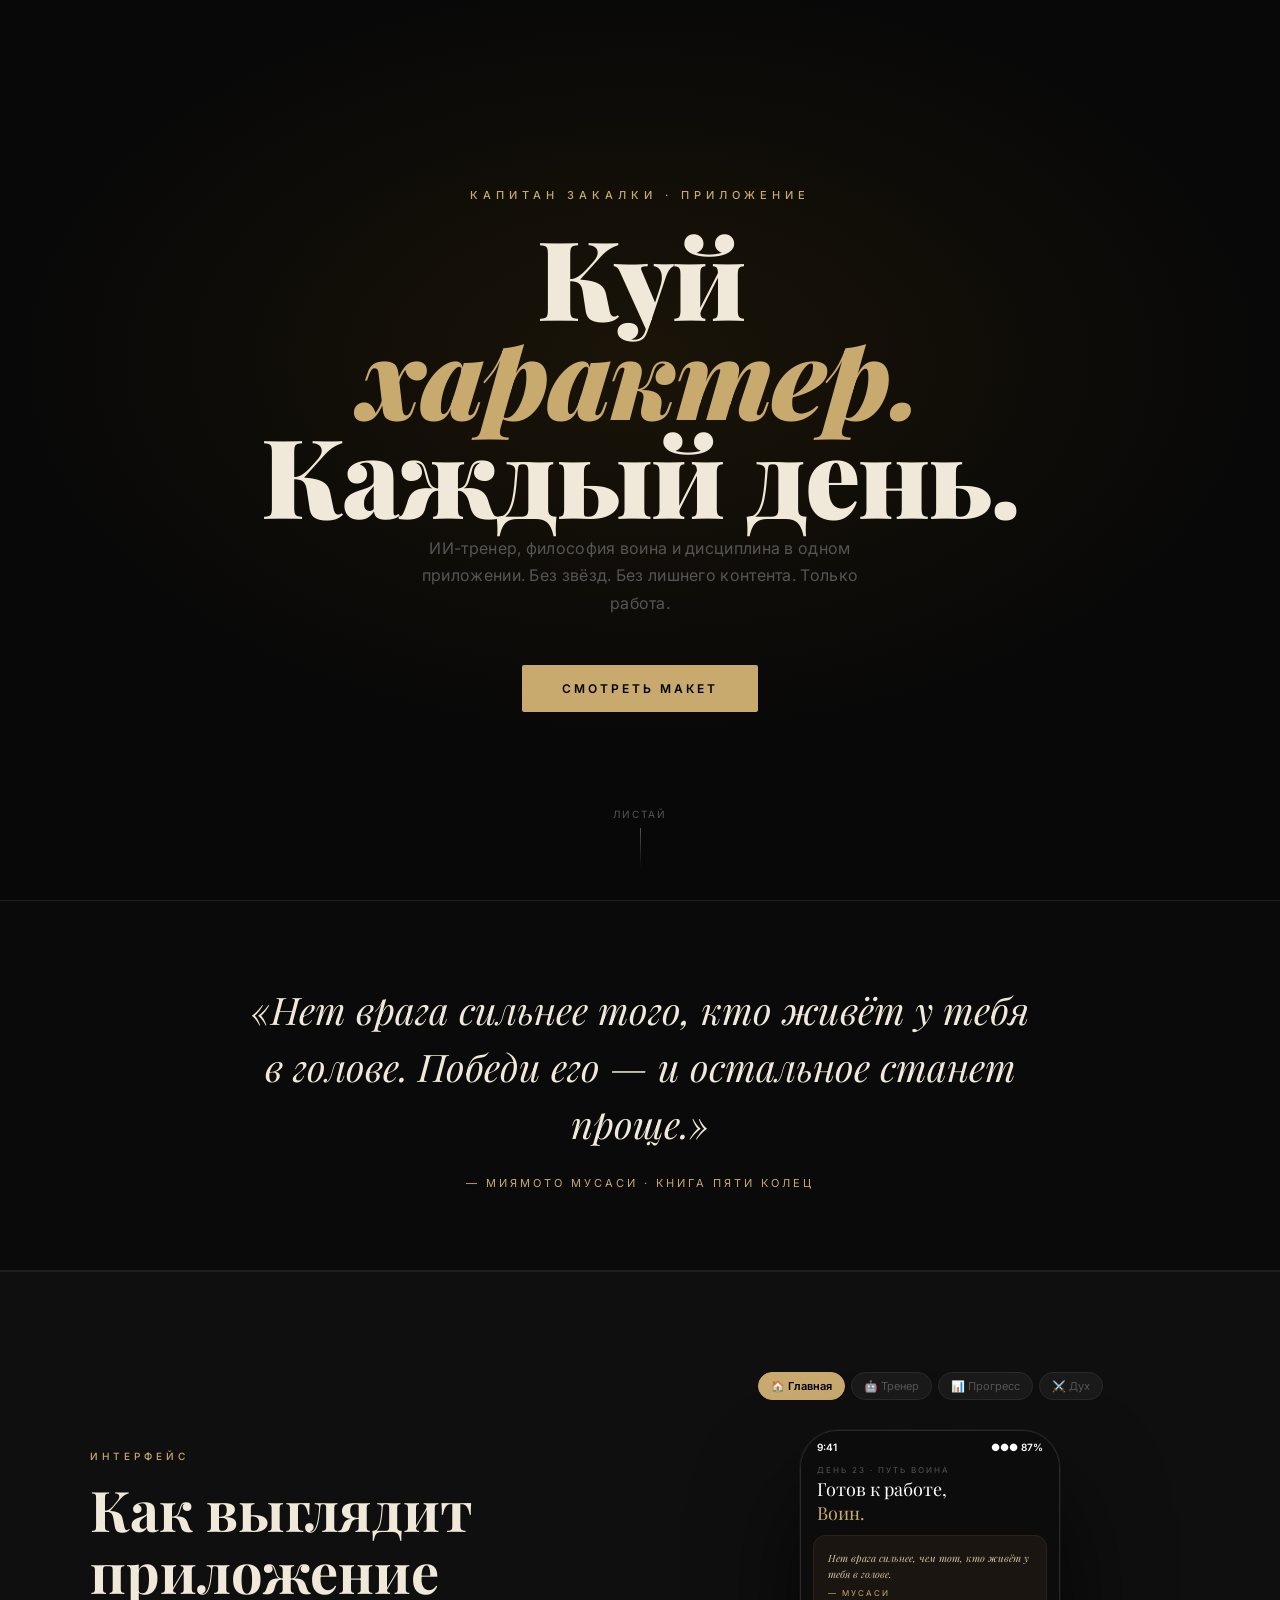
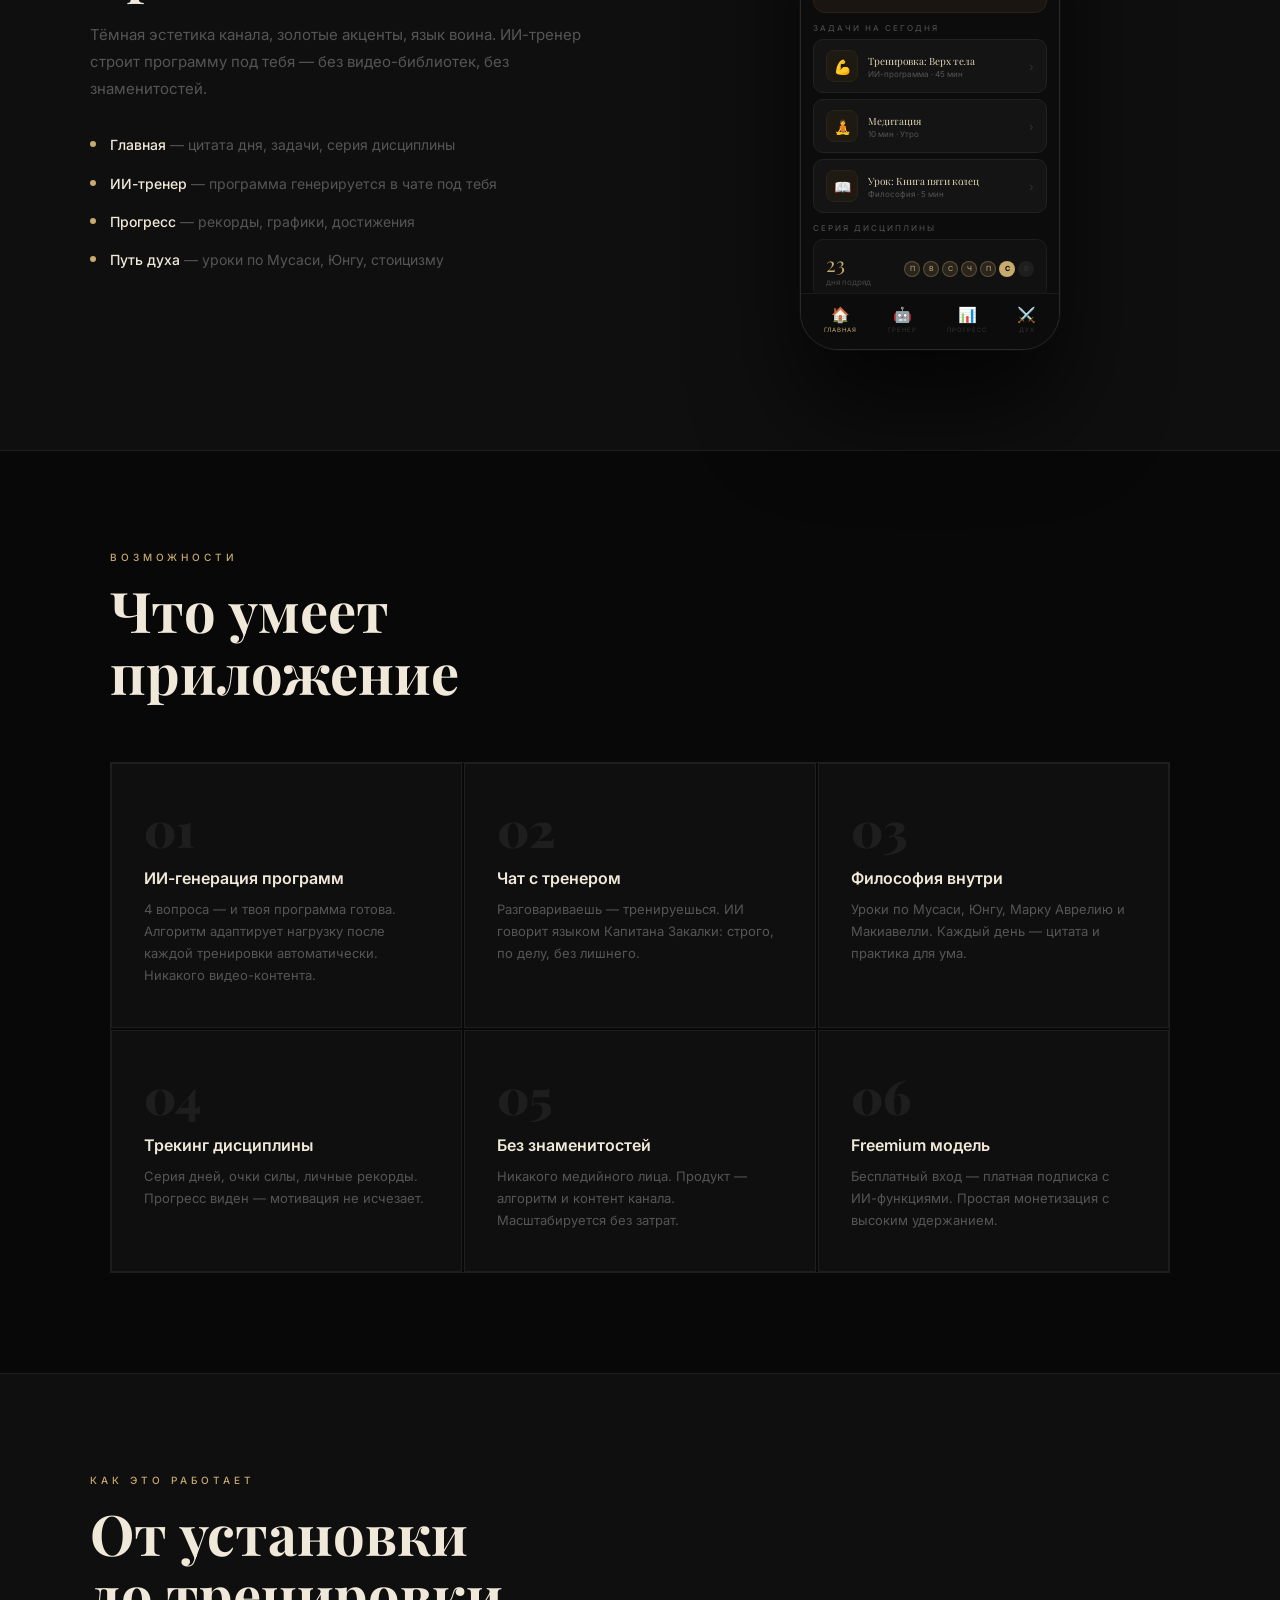
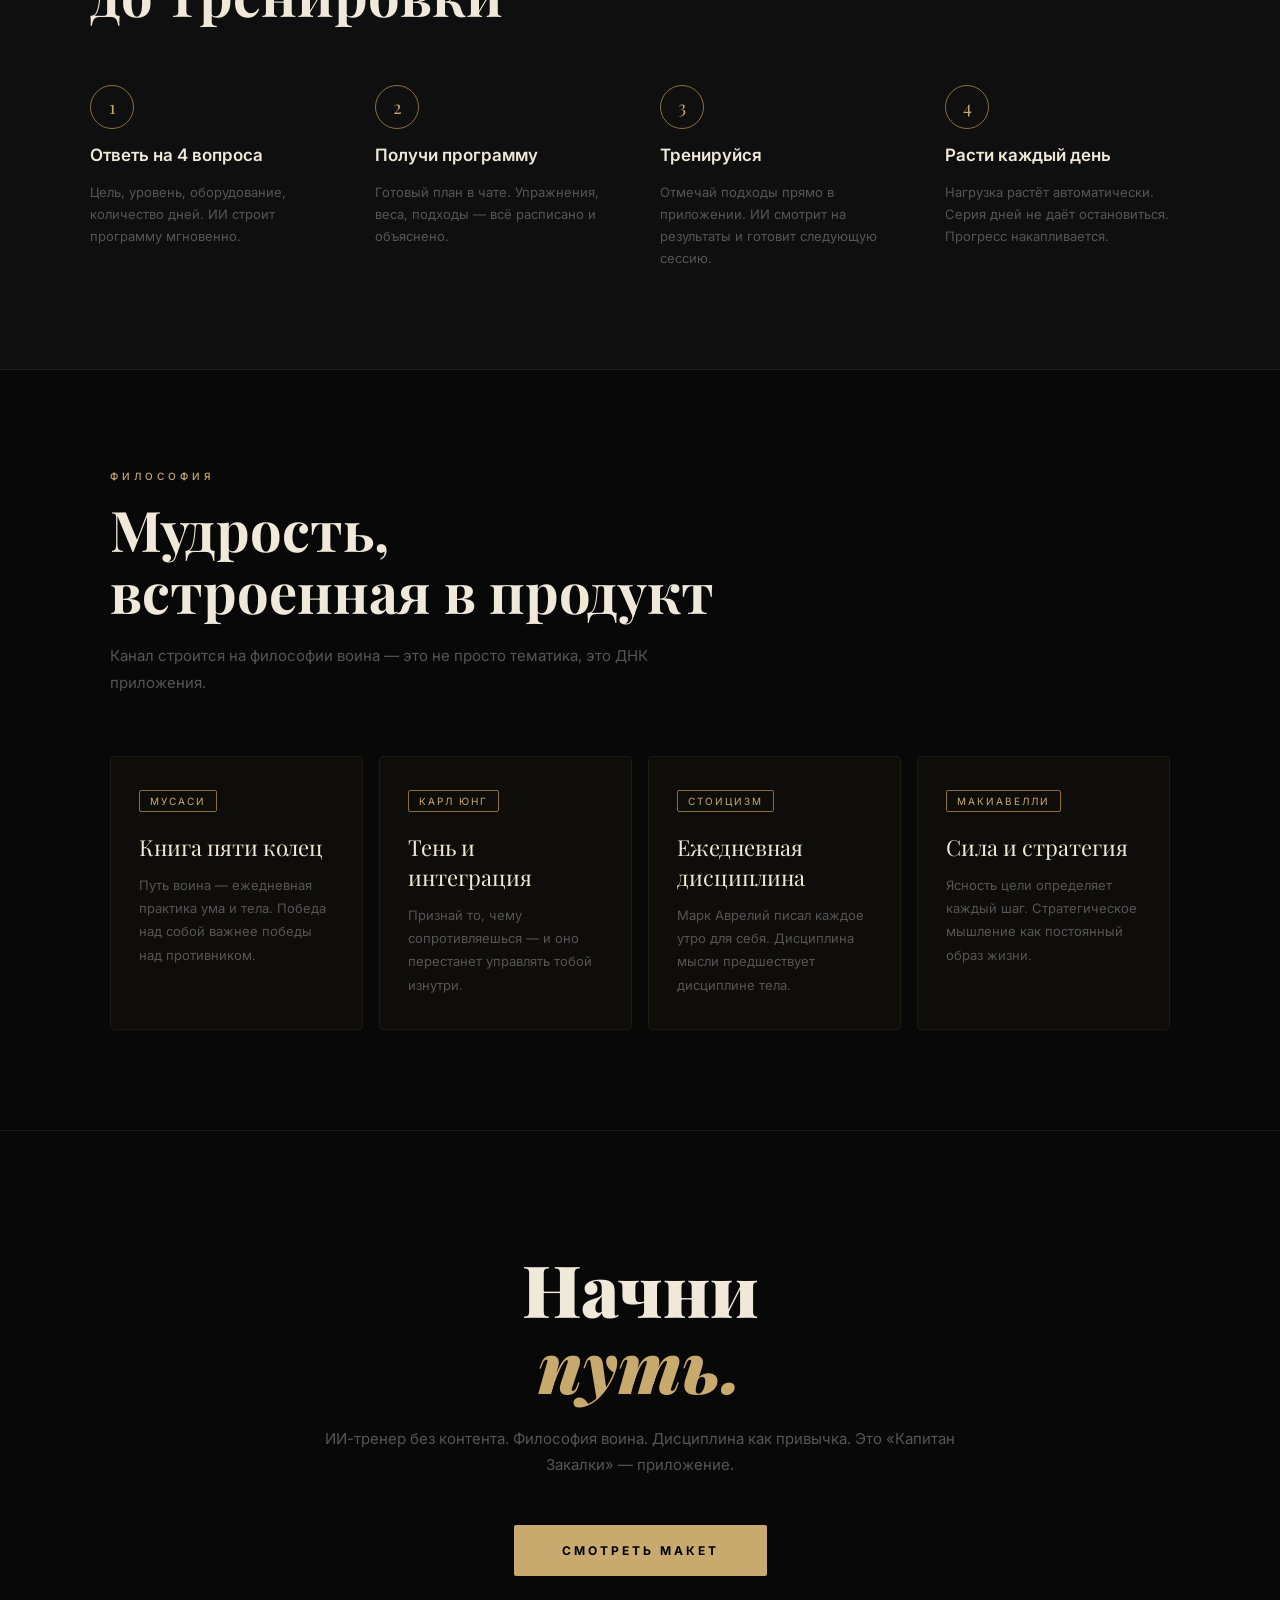
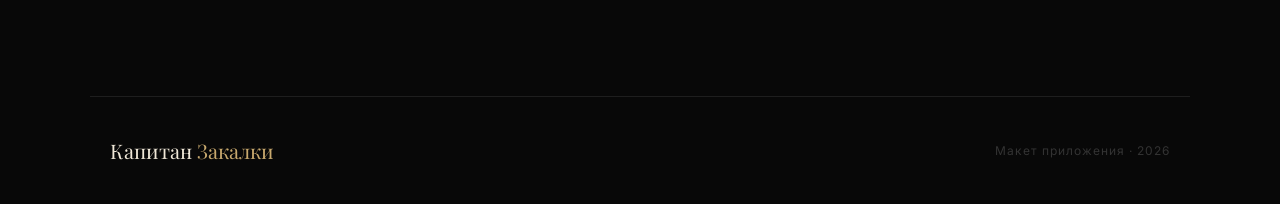
==== index.html @ cefc339a "Add files via upload" ====
<!DOCTYPE html>
<html lang="ru">
<head>
<meta charset="UTF-8">
<meta name="viewport" content="width=device-width, initial-scale=1.0">
<title>Капитан Закалки — Приложение</title>
<style>
@import url('https://fonts.googleapis.com/css2?family=Playfair+Display:ital,wght@0,400;0,700;0,900;1,400&family=Inter:wght@300;400;500;600&display=swap');

:root {
  --gold: #c8a96e;
  --gold-dim: #8a6f3e;
  --black: #080808;
  --dark: #0f0f0f;
  --card: #141414;
  --border: #1e1e1e;
  --text: #d4c4a0;
  --muted: #555;
  --white: #f0e8d8;
}

* { margin: 0; padding: 0; box-sizing: border-box; }

html { scroll-behavior: smooth; }

body {
  background: var(--black);
  color: var(--text);
  font-family: 'Inter', sans-serif;
  overflow-x: hidden;
}

/* ─── HERO ─────────────────────────────────────────── */
.hero {
  min-height: 100vh;
  display: flex;
  flex-direction: column;
  align-items: center;
  justify-content: center;
  text-align: center;
  padding: 40px 20px;
  position: relative;
  overflow: hidden;
}

.hero::before {
  content: '';
  position: absolute;
  inset: 0;
  background: radial-gradient(ellipse 70% 60% at 50% 40%, #1a1408 0%, #080808 70%);
}

.hero-eyebrow {
  position: relative;
  font-size: 11px;
  letter-spacing: 5px;
  color: var(--gold);
  text-transform: uppercase;
  margin-bottom: 24px;
  font-weight: 500;
}

.hero-title {
  position: relative;
  font-family: 'Playfair Display', serif;
  font-size: clamp(52px, 10vw, 110px);
  font-weight: 900;
  line-height: 0.9;
  color: var(--white);
  margin-bottom: 12px;
  letter-spacing: -2px;
}

.hero-title em {
  font-style: italic;
  color: var(--gold);
}

.hero-subtitle {
  position: relative;
  font-size: clamp(13px, 2vw, 16px);
  color: var(--muted);
  max-width: 480px;
  line-height: 1.7;
  margin-bottom: 48px;
  letter-spacing: 0.3px;
}

.hero-cta {
  position: relative;
  display: inline-block;
  background: var(--gold);
  color: #000;
  padding: 16px 40px;
  border-radius: 2px;
  font-size: 12px;
  font-weight: 600;
  letter-spacing: 3px;
  text-transform: uppercase;
  text-decoration: none;
  transition: opacity 0.2s;
}
.hero-cta:hover { opacity: 0.85; }

.hero-scroll {
  position: absolute;
  bottom: 32px;
  left: 50%;
  transform: translateX(-50%);
  display: flex;
  flex-direction: column;
  align-items: center;
  gap: 8px;
  color: var(--muted);
  font-size: 10px;
  letter-spacing: 2px;
  text-transform: uppercase;
  animation: bounce 2s infinite;
}
.hero-scroll::after {
  content: '';
  width: 1px;
  height: 40px;
  background: linear-gradient(to bottom, var(--muted), transparent);
}
@keyframes bounce {
  0%,100% { transform: translateX(-50%) translateY(0); }
  50% { transform: translateX(-50%) translateY(6px); }
}

/* ─── SECTION GENERIC ─────────────────────────────── */
section {
  padding: 100px 20px;
  max-width: 1100px;
  margin: 0 auto;
}

.section-eyebrow {
  font-size: 10px;
  letter-spacing: 4px;
  color: var(--gold);
  text-transform: uppercase;
  margin-bottom: 16px;
  font-weight: 500;
}

.section-title {
  font-family: 'Playfair Display', serif;
  font-size: clamp(32px, 5vw, 56px);
  font-weight: 700;
  color: var(--white);
  line-height: 1.1;
  margin-bottom: 20px;
}

.section-body {
  font-size: 15px;
  color: var(--muted);
  line-height: 1.8;
  max-width: 560px;
}

/* ─── DIVIDER ─────────────────────────────────────── */
.divider {
  width: 100%;
  height: 1px;
  background: var(--border);
}

/* ─── QUOTE SECTION ───────────────────────────────── */
.quote-section {
  padding: 80px 20px;
  background: #0a0a0a;
  border-top: 1px solid var(--border);
  border-bottom: 1px solid var(--border);
}

.quote-inner {
  max-width: 800px;
  margin: 0 auto;
  text-align: center;
}

.big-quote {
  font-family: 'Playfair Display', serif;
  font-size: clamp(22px, 4vw, 38px);
  font-style: italic;
  color: var(--white);
  line-height: 1.5;
  margin-bottom: 24px;
}

.big-quote-author {
  font-size: 11px;
  letter-spacing: 3px;
  color: var(--gold);
  text-transform: uppercase;
}

/* ─── PHONE MOCKUP ────────────────────────────────── */
.mockup-section {
  padding: 100px 20px;
  background: var(--dark);
  border-top: 1px solid var(--border);
  border-bottom: 1px solid var(--border);
}

.mockup-inner {
  max-width: 1100px;
  margin: 0 auto;
  display: grid;
  grid-template-columns: 1fr 1fr;
  gap: 60px;
  align-items: center;
}

@media(max-width: 768px) {
  .mockup-inner { grid-template-columns: 1fr; }
  .phone-showcase { order: -1; }
}

.mockup-text .section-body { margin-bottom: 40px; }

.feature-list { list-style: none; display: flex; flex-direction: column; gap: 16px; }
.feature-item {
  display: flex;
  align-items: flex-start;
  gap: 14px;
}
.feature-dot {
  width: 6px; height: 6px;
  border-radius: 50%;
  background: var(--gold);
  margin-top: 7px;
  flex-shrink: 0;
}
.feature-text { font-size: 14px; color: var(--muted); line-height: 1.6; }
.feature-text strong { color: var(--white); font-weight: 500; }

/* Phone */
.phone-showcase {
  display: flex;
  justify-content: center;
}

.phone {
  width: 260px;
  height: 520px;
  background: #111;
  border-radius: 38px;
  border: 1.5px solid #2a2a2a;
  overflow: hidden;
  box-shadow: 0 60px 100px rgba(0,0,0,0.7), 0 0 0 1px #1a1a1a;
  position: relative;
  flex-shrink: 0;
}

/* Phone tabs */
.phone-tabs {
  display: flex;
  justify-content: center;
  gap: 6px;
  margin-bottom: 16px;
}
.phone-tab {
  background: #1a1a1a;
  border: 1px solid #2a2a2a;
  color: #555;
  padding: 6px 12px;
  border-radius: 16px;
  cursor: pointer;
  font-size: 11px;
  font-family: Inter, sans-serif;
  transition: all 0.2s;
  white-space: nowrap;
}
.phone-tab.active {
  background: var(--gold);
  border-color: var(--gold);
  color: #000;
  font-weight: 600;
}

.p-screen { display: none; width: 100%; height: 100%; flex-direction: column; }
.p-screen.active { display: flex; }

.p-status { display: flex; justify-content: space-between; padding: 10px 16px 4px; font-size: 10px; color: #fff; font-weight: 600; flex-shrink: 0; }
.p-header { padding: 8px 16px 10px; flex-shrink: 0; }
.p-label { font-size: 8px; color: #555; letter-spacing: 2px; text-transform: uppercase; }
.p-title { font-family: 'Playfair Display', serif; font-size: 18px; color: #fff; margin-top: 2px; }
.p-title span { color: var(--gold); }

.p-scroll { flex: 1; overflow-y: auto; padding: 0 12px 60px; scrollbar-width: none; }
.p-scroll::-webkit-scrollbar { display: none; }

.p-quote { background: #1a1510; border: 1px solid #2a2218; border-radius: 12px; padding: 14px; margin-bottom: 10px; }
.p-quote-text { color: #d4c4a0; font-size: 10px; line-height: 1.6; font-style: italic; font-family: 'Playfair Display', serif; }
.p-quote-auth { margin-top: 6px; color: var(--gold); font-size: 8px; letter-spacing: 2px; text-transform: uppercase; }

.p-sec { font-size: 8px; color: #555; letter-spacing: 2px; text-transform: uppercase; margin: 10px 0 6px; }
.p-card { background: #141414; border: 1px solid #222; border-radius: 10px; padding: 10px 12px; margin-bottom: 6px; display: flex; align-items: center; gap: 10px; }
.p-icon { width: 32px; height: 32px; border-radius: 8px; background: #1e1a12; display: flex; align-items: center; justify-content: center; font-size: 14px; flex-shrink: 0; border: 1px solid #2a2418; }
.p-card-name { color: #e0d4b4; font-size: 10px; font-family: 'Playfair Display', serif; }
.p-card-sub { color: #555; font-size: 8px; margin-top: 1px; }
.p-arr { color: #333; font-size: 12px; margin-left: auto; }

.p-streak { background: #111; border: 1px solid #1e1e1e; border-radius: 10px; padding: 10px 12px; display: flex; align-items: center; justify-content: space-between; }
.p-streak-num { color: var(--gold); font-size: 20px; font-family: 'Playfair Display', serif; }
.p-streak-lbl { color: #444; font-size: 8px; }
.p-dots { display: flex; gap: 3px; }
.p-dot { width: 16px; height: 16px; border-radius: 50%; background: #1e1e1e; font-size: 7px; display: flex; align-items: center; justify-content: center; color: #333; }
.p-dot.done { background: #c8a96e22; color: var(--gold); border: 1px solid #c8a96e55; }
.p-dot.today { background: var(--gold); color: #000; font-weight: bold; }

/* AI screen */
.p-ai-header { padding: 8px 16px 10px; border-bottom: 1px solid #1a1a1a; flex-shrink: 0; }
.p-ai-title { color: #fff; font-size: 16px; font-family: 'Playfair Display', serif; }
.p-ai-sub { color: #444; font-size: 8px; letter-spacing: 1.5px; text-transform: uppercase; margin-top: 1px; }
.chat { flex: 1; overflow-y: auto; padding: 10px; display: flex; flex-direction: column; gap: 8px; scrollbar-width: none; }
.chat::-webkit-scrollbar { display: none; }
.bubble { max-width: 85%; padding: 8px 11px; border-radius: 11px; font-size: 10px; line-height: 1.5; }
.bubble.ai { background: #161410; border: 1px solid #2a2218; color: #d4c4a0; align-self: flex-start; border-bottom-left-radius: 3px; }
.bubble.ai .lbl { font-size: 7px; color: var(--gold); letter-spacing: 2px; text-transform: uppercase; margin-bottom: 3px; font-weight: bold; }
.bubble.user { background: #1a1a1a; color: #888; align-self: flex-end; border: 1px solid #222; border-bottom-right-radius: 3px; }
.workout-bubble { background: #100e08; border: 1px solid #2a2218; border-radius: 11px; padding: 10px; align-self: flex-start; width: 88%; }
.wb-title { color: var(--gold); font-size: 8px; letter-spacing: 2px; text-transform: uppercase; margin-bottom: 7px; }
.ex-row { display: flex; justify-content: space-between; padding: 5px 0; border-bottom: 1px solid #1a1a1a; font-size: 9px; }
.ex-row:last-child { border-bottom: none; }
.ex-row span:first-child { color: #d4c4a0; }
.ex-row span:last-child { color: #666; }
.p-input-row { padding: 8px 10px 10px; flex-shrink: 0; border-top: 1px solid #1a1a1a; display: flex; gap: 6px; }
.p-input { flex: 1; background: #141414; border: 1px solid #222; border-radius: 16px; padding: 7px 11px; color: #555; font-size: 9px; }
.p-send { width: 28px; height: 28px; background: var(--gold); border-radius: 50%; display: flex; align-items: center; justify-content: center; font-size: 11px; flex-shrink: 0; }

/* Progress */
.p-stat-grid { display: grid; grid-template-columns: 1fr 1fr; gap: 6px; margin-bottom: 10px; }
.p-stat { background: #111; border: 1px solid #1e1e1e; border-radius: 10px; padding: 10px; }
.p-stat-val { color: var(--gold); font-size: 20px; font-family: 'Playfair Display', serif; }
.p-stat-lbl { color: #444; font-size: 7px; letter-spacing: 1px; text-transform: uppercase; margin-top: 2px; }
.p-chart { background: #111; border: 1px solid #1e1e1e; border-radius: 10px; padding: 10px; margin-bottom: 8px; }
.p-chart-lbl { color: #444; font-size: 7px; letter-spacing: 2px; text-transform: uppercase; margin-bottom: 7px; }
.bars { display: flex; align-items: flex-end; gap: 3px; height: 40px; }
.b { flex: 1; border-radius: 2px 2px 0 0; }

/* Philosophy */
.p-phil { background: #0f0d09; border: 1px solid #1e1a12; border-radius: 12px; padding: 12px; margin-bottom: 8px; }
.p-tag { display: inline-block; background: #1e1a1088; color: var(--gold); font-size: 7px; letter-spacing: 2px; text-transform: uppercase; padding: 2px 7px; border-radius: 20px; margin-bottom: 6px; border: 1px solid #2a2218; }
.p-phil-name { color: #d4c4a0; font-size: 12px; font-family: 'Playfair Display', serif; margin-bottom: 4px; }
.p-phil-desc { color: #555; font-size: 9px; line-height: 1.6; }
.p-phil-link { margin-top: 7px; color: var(--gold); font-size: 8px; letter-spacing: 1px; text-transform: uppercase; }

/* Bottom nav */
.p-nav { position: absolute; bottom: 0; left: 0; right: 0; height: 56px; background: #0c0c0c; border-top: 1px solid #1a1a1a; display: flex; align-items: center; justify-content: space-around; padding: 0 8px 6px; z-index: 10; }
.p-nav-item { display: flex; flex-direction: column; align-items: center; gap: 2px; cursor: pointer; }
.p-nav-icon { font-size: 15px; }
.p-nav-lbl { font-size: 6px; letter-spacing: 1px; text-transform: uppercase; color: #333; }
.p-nav-item.on .p-nav-lbl { color: var(--gold); }

/* ─── FEATURES GRID ───────────────────────────────── */
.features-section {
  padding: 100px 20px;
}
.features-grid {
  display: grid;
  grid-template-columns: repeat(auto-fit, minmax(280px, 1fr));
  gap: 2px;
  margin-top: 60px;
  border: 1px solid var(--border);
}
.feat-cell {
  background: var(--dark);
  padding: 40px 32px;
  border: 1px solid var(--border);
  transition: background 0.2s;
}
.feat-cell:hover { background: #141414; }
.feat-num { font-family: 'Playfair Display', serif; font-size: 48px; color: #1e1e1e; font-weight: 900; margin-bottom: 16px; line-height: 1; }
.feat-title { font-size: 16px; font-weight: 600; color: var(--white); margin-bottom: 10px; }
.feat-desc { font-size: 13px; color: var(--muted); line-height: 1.7; }

/* ─── HOW IT WORKS ─────────────────────────────────── */
.how-section {
  padding: 100px 20px;
  background: var(--dark);
  border-top: 1px solid var(--border);
  border-bottom: 1px solid var(--border);
}
.how-inner { max-width: 1100px; margin: 0 auto; }
.how-steps {
  display: grid;
  grid-template-columns: repeat(auto-fit, minmax(220px, 1fr));
  gap: 40px;
  margin-top: 60px;
}
.how-step { display: flex; flex-direction: column; gap: 16px; }
.step-num {
  width: 44px; height: 44px;
  border: 1px solid var(--gold-dim);
  border-radius: 50%;
  display: flex; align-items: center; justify-content: center;
  font-family: 'Playfair Display', serif;
  font-size: 18px;
  color: var(--gold);
}
.step-title { font-size: 17px; font-weight: 600; color: var(--white); }
.step-desc { font-size: 13px; color: var(--muted); line-height: 1.7; }

/* ─── PHILOSOPHY SECTION ──────────────────────────── */
.phil-section { padding: 100px 20px; }
.phil-inner { max-width: 1100px; margin: 0 auto; }
.phil-grid {
  display: grid;
  grid-template-columns: repeat(auto-fit, minmax(240px, 1fr));
  gap: 16px;
  margin-top: 60px;
}
.phil-card {
  background: #0f0d09;
  border: 1px solid #1e1a12;
  border-radius: 4px;
  padding: 32px 28px;
  transition: border-color 0.2s;
}
.phil-card:hover { border-color: var(--gold-dim); }
.phil-tag-web {
  display: inline-block;
  background: transparent;
  color: var(--gold);
  font-size: 10px;
  letter-spacing: 2px;
  text-transform: uppercase;
  border: 1px solid var(--gold-dim);
  padding: 4px 10px;
  border-radius: 2px;
  margin-bottom: 20px;
}
.phil-name-web { font-family: 'Playfair Display', serif; font-size: 22px; color: var(--white); margin-bottom: 12px; }
.phil-desc-web { font-size: 13px; color: var(--muted); line-height: 1.8; }

/* ─── CTA SECTION ─────────────────────────────────── */
.cta-section {
  padding: 120px 20px;
  text-align: center;
  border-top: 1px solid var(--border);
}
.cta-inner { max-width: 640px; margin: 0 auto; }
.cta-title {
  font-family: 'Playfair Display', serif;
  font-size: clamp(38px, 6vw, 72px);
  font-weight: 900;
  color: var(--white);
  line-height: 1.05;
  margin-bottom: 24px;
}
.cta-title em { color: var(--gold); font-style: italic; }
.cta-sub { font-size: 15px; color: var(--muted); margin-bottom: 48px; line-height: 1.7; }
.cta-btn {
  display: inline-block;
  background: var(--gold);
  color: #000;
  padding: 18px 48px;
  border-radius: 2px;
  font-size: 12px;
  font-weight: 700;
  letter-spacing: 3px;
  text-transform: uppercase;
  text-decoration: none;
  transition: opacity 0.2s;
}
.cta-btn:hover { opacity: 0.85; }

/* ─── FOOTER ──────────────────────────────────────── */
footer {
  border-top: 1px solid var(--border);
  padding: 40px 20px;
  display: flex;
  justify-content: space-between;
  align-items: center;
  max-width: 1100px;
  margin: 0 auto;
  flex-wrap: wrap;
  gap: 16px;
}
.footer-brand { font-family: 'Playfair Display', serif; font-size: 20px; color: var(--white); }
.footer-brand span { color: var(--gold); }
.footer-copy { font-size: 12px; color: #333; letter-spacing: 1px; }

/* ─── RESPONSIVE ──────────────────────────────────── */
@media(max-width: 600px) {
  .hero-title { font-size: 52px; }
  section { padding: 60px 16px; }
  .features-section, .phil-section { padding: 60px 16px; }
  .phone-tabs { flex-wrap: wrap; }
}
</style>
</head>
<body>

<!-- ═══ HERO ═══ -->
<section class="hero" style="max-width:100%;padding-left:20px;padding-right:20px">
  <div class="hero-eyebrow">Капитан Закалки · Приложение</div>
  <h1 class="hero-title">Куй<br><em>характер.</em><br>Каждый день.</h1>
  <p class="hero-subtitle">ИИ-тренер, философия воина и дисциплина в одном приложении. Без звёзд. Без лишнего контента. Только работа.</p>
  <a href="#mockup" class="hero-cta">Смотреть макет</a>
  <div class="hero-scroll">Листай</div>
</section>

<!-- ═══ QUOTE ═══ -->
<div class="quote-section">
  <div class="quote-inner">
    <p class="big-quote">«Нет врага сильнее того, кто живёт у тебя в голове. Победи его — и остальное станет проще.»</p>
    <div class="big-quote-author">— Миямото Мусаси · Книга пяти колец</div>
  </div>
</div>

<!-- ═══ MOCKUP ═══ -->
<div class="mockup-section" id="mockup">
  <div class="mockup-inner">
    <div class="mockup-text">
      <div class="section-eyebrow">Интерфейс</div>
      <h2 class="section-title">Как выглядит приложение</h2>
      <p class="section-body" style="margin-bottom:32px">Тёмная эстетика канала, золотые акценты, язык воина. ИИ-тренер строит программу под тебя — без видео-библиотек, без знаменитостей.</p>
      <ul class="feature-list">
        <li class="feature-item"><div class="feature-dot"></div><div class="feature-text"><strong>Главная</strong> — цитата дня, задачи, серия дисциплины</div></li>
        <li class="feature-item"><div class="feature-dot"></div><div class="feature-text"><strong>ИИ-тренер</strong> — программа генерируется в чате под тебя</div></li>
        <li class="feature-item"><div class="feature-dot"></div><div class="feature-text"><strong>Прогресс</strong> — рекорды, графики, достижения</div></li>
        <li class="feature-item"><div class="feature-dot"></div><div class="feature-text"><strong>Путь духа</strong> — уроки по Мусаси, Юнгу, стоицизму</div></li>
      </ul>
    </div>

    <!-- PHONE -->
    <div class="phone-showcase" style="flex-direction:column;align-items:center;gap:14px">
      <div class="phone-tabs">
        <div class="phone-tab active" onclick="switchPhone('home',this)">🏠 Главная</div>
        <div class="phone-tab" onclick="switchPhone('ai',this)">🤖 Тренер</div>
        <div class="phone-tab" onclick="switchPhone('prog',this)">📊 Прогресс</div>
        <div class="phone-tab" onclick="switchPhone('phil',this)">⚔️ Дух</div>
      </div>
      <div class="phone">

        <!-- HOME -->
        <div class="p-screen active" id="ps-home" style="background:#0c0c0c">
          <div class="p-status"><span>9:41</span><span>●●● 87%</span></div>
          <div class="p-header"><div class="p-label">День 23 · Путь воина</div><div class="p-title">Готов к работе,<br><span>Воин.</span></div></div>
          <div class="p-scroll">
            <div class="p-quote"><div class="p-quote-text">Нет врага сильнее, чем тот, кто живёт у тебя в голове.</div><div class="p-quote-auth">— Мусаси</div></div>
            <div class="p-sec">Задачи на сегодня</div>
            <div class="p-card"><div class="p-icon">💪</div><div><div class="p-card-name">Тренировка: Верх тела</div><div class="p-card-sub">ИИ-программа · 45 мин</div></div><div class="p-arr">›</div></div>
            <div class="p-card"><div class="p-icon">🧘</div><div><div class="p-card-name">Медитация</div><div class="p-card-sub">10 мин · Утро</div></div><div class="p-arr">›</div></div>
            <div class="p-card"><div class="p-icon">📖</div><div><div class="p-card-name">Урок: Книга пяти колец</div><div class="p-card-sub">Философия · 5 мин</div></div><div class="p-arr">›</div></div>
            <div class="p-sec">Серия дисциплины</div>
            <div class="p-streak"><div><div class="p-streak-num">23</div><div class="p-streak-lbl">дня подряд</div></div><div><div class="p-dots"><div class="p-dot done">П</div><div class="p-dot done">В</div><div class="p-dot done">С</div><div class="p-dot done">Ч</div><div class="p-dot done">П</div><div class="p-dot today">С</div><div class="p-dot">В</div></div></div></div>
          </div>
          <div class="p-nav">
            <div class="p-nav-item on"><div class="p-nav-icon">🏠</div><div class="p-nav-lbl">Главная</div></div>
            <div class="p-nav-item" onclick="switchPhone('ai',null)"><div class="p-nav-icon">🤖</div><div class="p-nav-lbl">Тренер</div></div>
            <div class="p-nav-item" onclick="switchPhone('prog',null)"><div class="p-nav-icon">📊</div><div class="p-nav-lbl">Прогресс</div></div>
            <div class="p-nav-item" onclick="switchPhone('phil',null)"><div class="p-nav-icon">⚔️</div><div class="p-nav-lbl">Дух</div></div>
          </div>
        </div>

        <!-- AI -->
        <div class="p-screen" id="ps-ai" style="background:#0a0a0a">
          <div class="p-status"><span>9:41</span><span>●●● 87%</span></div>
          <div class="p-ai-header"><div class="p-ai-title">ИИ-тренер</div><div class="p-ai-sub">● Активен · Готов</div></div>
          <div class="chat">
            <div class="bubble ai"><div class="lbl">Капитан · ИИ</div>Воин. Проанализировал историю. Пора ковать силу. Готов?</div>
            <div class="bubble user">Да. Что сегодня?</div>
            <div class="workout-bubble">
              <div class="wb-title">⚔ Верх тела · Сегодня</div>
              <div class="ex-row"><span>Жим штанги</span><span>4×6 → 80кг</span></div>
              <div class="ex-row"><span>Подтягивания</span><span>4×8 → в.тела</span></div>
              <div class="ex-row"><span>Жим гантелей</span><span>3×10 → 28кг</span></div>
              <div class="ex-row"><span>Тяга к поясу</span><span>3×10 → 60кг</span></div>
            </div>
            <div class="bubble ai"><div class="lbl">Капитан · ИИ</div>Нагрузка +5% — восстановление оптимально. Слабость не принимается.</div>
          </div>
          <div class="p-input-row">
            <div class="p-input">Спроси тренера...</div>
            <div class="p-send">➤</div>
          </div>
          <div class="p-nav">
            <div class="p-nav-item" onclick="switchPhone('home',null)"><div class="p-nav-icon">🏠</div><div class="p-nav-lbl">Главная</div></div>
            <div class="p-nav-item on"><div class="p-nav-icon">🤖</div><div class="p-nav-lbl">Тренер</div></div>
            <div class="p-nav-item" onclick="switchPhone('prog',null)"><div class="p-nav-icon">📊</div><div class="p-nav-lbl">Прогресс</div></div>
            <div class="p-nav-item" onclick="switchPhone('phil',null)"><div class="p-nav-icon">⚔️</div><div class="p-nav-lbl">Дух</div></div>
          </div>
        </div>

        <!-- PROGRESS -->
        <div class="p-screen" id="ps-prog" style="background:#0c0c0c">
          <div class="p-status"><span>9:41</span><span>●●● 87%</span></div>
          <div class="p-header"><div class="p-label">Твой путь</div><div class="p-title">Прогресс</div></div>
          <div class="p-scroll">
            <div class="p-stat-grid">
              <div class="p-stat"><div class="p-stat-val">23</div><div class="p-stat-lbl">Дней подряд</div></div>
              <div class="p-stat"><div class="p-stat-val">847</div><div class="p-stat-lbl">Очки силы</div></div>
              <div class="p-stat"><div class="p-stat-val" style="font-size:18px">↑18%</div><div class="p-stat-lbl">Рост силы</div></div>
              <div class="p-stat"><div class="p-stat-val">14</div><div class="p-stat-lbl">Тренировок</div></div>
            </div>
            <div class="p-chart">
              <div class="p-chart-lbl">Нагрузка · 8 недель</div>
              <div class="bars">
                <div class="b" style="height:30%;background:#c8a96e33"></div>
                <div class="b" style="height:40%;background:#c8a96e33"></div>
                <div class="b" style="height:38%;background:#c8a96e33"></div>
                <div class="b" style="height:55%;background:#c8a96e55"></div>
                <div class="b" style="height:50%;background:#c8a96e55"></div>
                <div class="b" style="height:65%;background:#c8a96e77"></div>
                <div class="b" style="height:72%;background:#c8a96e99"></div>
                <div class="b" style="height:90%;background:#c8a96e"></div>
              </div>
            </div>
            <div class="p-sec">Рекорды</div>
            <div class="p-card"><div class="p-icon">🏋</div><div><div class="p-card-name">Жим штанги</div><div class="p-card-sub">85кг · ↑10кг за месяц</div></div><div style="color:var(--gold);font-size:10px;margin-left:auto">↑</div></div>
            <div class="p-card"><div class="p-icon">💪</div><div><div class="p-card-name">Подтягивания</div><div class="p-card-sub">15 повт. · ↑4 за месяц</div></div><div style="color:var(--gold);font-size:10px;margin-left:auto">↑</div></div>
          </div>
          <div class="p-nav">
            <div class="p-nav-item" onclick="switchPhone('home',null)"><div class="p-nav-icon">🏠</div><div class="p-nav-lbl">Главная</div></div>
            <div class="p-nav-item" onclick="switchPhone('ai',null)"><div class="p-nav-icon">🤖</div><div class="p-nav-lbl">Тренер</div></div>
            <div class="p-nav-item on"><div class="p-nav-icon">📊</div><div class="p-nav-lbl">Прогресс</div></div>
            <div class="p-nav-item" onclick="switchPhone('phil',null)"><div class="p-nav-icon">⚔️</div><div class="p-nav-lbl">Дух</div></div>
          </div>
        </div>

        <!-- PHILOSOPHY -->
        <div class="p-screen" id="ps-phil" style="background:#080808">
          <div class="p-status"><span>9:41</span><span>●●● 87%</span></div>
          <div class="p-header"><div class="p-label">Философия · Мудрость</div><div class="p-title">Путь Духа</div></div>
          <div class="p-scroll">
            <div class="p-phil"><div class="p-tag">Мусаси</div><div class="p-phil-name">Книга пяти колец</div><div class="p-phil-desc">Победа над собой важнее победы над противником.</div><div class="p-phil-link">Читать →</div></div>
            <div class="p-phil"><div class="p-tag">Карл Юнг</div><div class="p-phil-name">Тень и интеграция</div><div class="p-phil-desc">Признай свою Тень — и она перестанет управлять тобой.</div><div class="p-phil-link">Читать →</div></div>
            <div class="p-phil"><div class="p-tag">Стоицизм</div><div class="p-phil-name">Контроль над собой</div><div class="p-phil-desc">Дисциплина мысли предшествует дисциплине тела.</div><div class="p-phil-link">Читать →</div></div>
            <div class="p-phil"><div class="p-tag">Макиавелли</div><div class="p-phil-name">Сила и стратегия</div><div class="p-phil-desc">Ясность цели определяет каждый шаг.</div><div class="p-phil-link">Читать →</div></div>
          </div>
          <div class="p-nav">
            <div class="p-nav-item" onclick="switchPhone('home',null)"><div class="p-nav-icon">🏠</div><div class="p-nav-lbl">Главная</div></div>
            <div class="p-nav-item" onclick="switchPhone('ai',null)"><div class="p-nav-icon">🤖</div><div class="p-nav-lbl">Тренер</div></div>
            <div class="p-nav-item" onclick="switchPhone('prog',null)"><div class="p-nav-icon">📊</div><div class="p-nav-lbl">Прогресс</div></div>
            <div class="p-nav-item on"><div class="p-nav-icon">⚔️</div><div class="p-nav-lbl">Дух</div></div>
          </div>
        </div>

      </div><!-- /phone -->
    </div>
  </div>
</div>

<!-- ═══ FEATURES ═══ -->
<section class="features-section" style="max-width:1100px">
  <div class="section-eyebrow">Возможности</div>
  <h2 class="section-title">Что умеет<br>приложение</h2>
  <div class="features-grid">
    <div class="feat-cell"><div class="feat-num">01</div><div class="feat-title">ИИ-генерация программ</div><div class="feat-desc">4 вопроса — и твоя программа готова. Алгоритм адаптирует нагрузку после каждой тренировки автоматически. Никакого видео-контента.</div></div>
    <div class="feat-cell"><div class="feat-num">02</div><div class="feat-title">Чат с тренером</div><div class="feat-desc">Разговариваешь — тренируешься. ИИ говорит языком Капитана Закалки: строго, по делу, без лишнего.</div></div>
    <div class="feat-cell"><div class="feat-num">03</div><div class="feat-title">Философия внутри</div><div class="feat-desc">Уроки по Мусаси, Юнгу, Марку Аврелию и Макиавелли. Каждый день — цитата и практика для ума.</div></div>
    <div class="feat-cell"><div class="feat-num">04</div><div class="feat-title">Трекинг дисциплины</div><div class="feat-desc">Серия дней, очки силы, личные рекорды. Прогресс виден — мотивация не исчезает.</div></div>
    <div class="feat-cell"><div class="feat-num">05</div><div class="feat-title">Без знаменитостей</div><div class="feat-desc">Никакого медийного лица. Продукт — алгоритм и контент канала. Масштабируется без затрат.</div></div>
    <div class="feat-cell"><div class="feat-num">06</div><div class="feat-title">Freemium модель</div><div class="feat-desc">Бесплатный вход — платная подписка с ИИ-функциями. Простая монетизация с высоким удержанием.</div></div>
  </div>
</section>

<!-- ═══ HOW IT WORKS ═══ -->
<div class="how-section">
  <div class="how-inner">
    <div class="section-eyebrow">Как это работает</div>
    <h2 class="section-title">От установки<br>до тренировки</h2>
    <div class="how-steps">
      <div class="how-step"><div class="step-num">1</div><div class="step-title">Ответь на 4 вопроса</div><div class="step-desc">Цель, уровень, оборудование, количество дней. ИИ строит программу мгновенно.</div></div>
      <div class="how-step"><div class="step-num">2</div><div class="step-title">Получи программу</div><div class="step-desc">Готовый план в чате. Упражнения, веса, подходы — всё расписано и объяснено.</div></div>
      <div class="how-step"><div class="step-num">3</div><div class="step-title">Тренируйся</div><div class="step-desc">Отмечай подходы прямо в приложении. ИИ смотрит на результаты и готовит следующую сессию.</div></div>
      <div class="how-step"><div class="step-num">4</div><div class="step-title">Расти каждый день</div><div class="step-desc">Нагрузка растёт автоматически. Серия дней не даёт остановиться. Прогресс накапливается.</div></div>
    </div>
  </div>
</div>

<!-- ═══ PHILOSOPHY ═══ -->
<section class="phil-section" style="max-width:1100px">
  <div class="phil-inner">
    <div class="section-eyebrow">Философия</div>
    <h2 class="section-title">Мудрость,<br>встроенная в продукт</h2>
    <p class="section-body" style="margin-bottom:0">Канал строится на философии воина — это не просто тематика, это ДНК приложения.</p>
    <div class="phil-grid">
      <div class="phil-card"><div class="phil-tag-web">Мусаси</div><div class="phil-name-web">Книга пяти колец</div><div class="phil-desc-web">Путь воина — ежедневная практика ума и тела. Победа над собой важнее победы над противником.</div></div>
      <div class="phil-card"><div class="phil-tag-web">Карл Юнг</div><div class="phil-name-web">Тень и интеграция</div><div class="phil-desc-web">Признай то, чему сопротивляешься — и оно перестанет управлять тобой изнутри.</div></div>
      <div class="phil-card"><div class="phil-tag-web">Стоицизм</div><div class="phil-name-web">Ежедневная дисциплина</div><div class="phil-desc-web">Марк Аврелий писал каждое утро для себя. Дисциплина мысли предшествует дисциплине тела.</div></div>
      <div class="phil-card"><div class="phil-tag-web">Макиавелли</div><div class="phil-name-web">Сила и стратегия</div><div class="phil-desc-web">Ясность цели определяет каждый шаг. Стратегическое мышление как постоянный образ жизни.</div></div>
    </div>
  </div>
</section>

<!-- ═══ CTA ═══ -->
<div class="cta-section">
  <div class="cta-inner">
    <h2 class="cta-title">Начни<br><em>путь.</em></h2>
    <p class="cta-sub">ИИ-тренер без контента. Философия воина. Дисциплина как привычка. Это «Капитан Закалки» — приложение.</p>
    <a href="#mockup" class="cta-btn">Смотреть макет</a>
  </div>
</div>

<footer>
  <div class="footer-brand">Капитан <span>Закалки</span></div>
  <div class="footer-copy">Макет приложения · 2026</div>
</footer>

<script>
function switchPhone(id, tabEl) {
  document.querySelectorAll('.p-screen').forEach(function(s){ s.classList.remove('active'); });
  document.getElementById('ps-' + id).classList.add('active');
  if (tabEl) {
    document.querySelectorAll('.phone-tab').forEach(function(t){ t.classList.remove('active'); });
    tabEl.classList.add('active');
  }
}
</script>
</body>
</html>
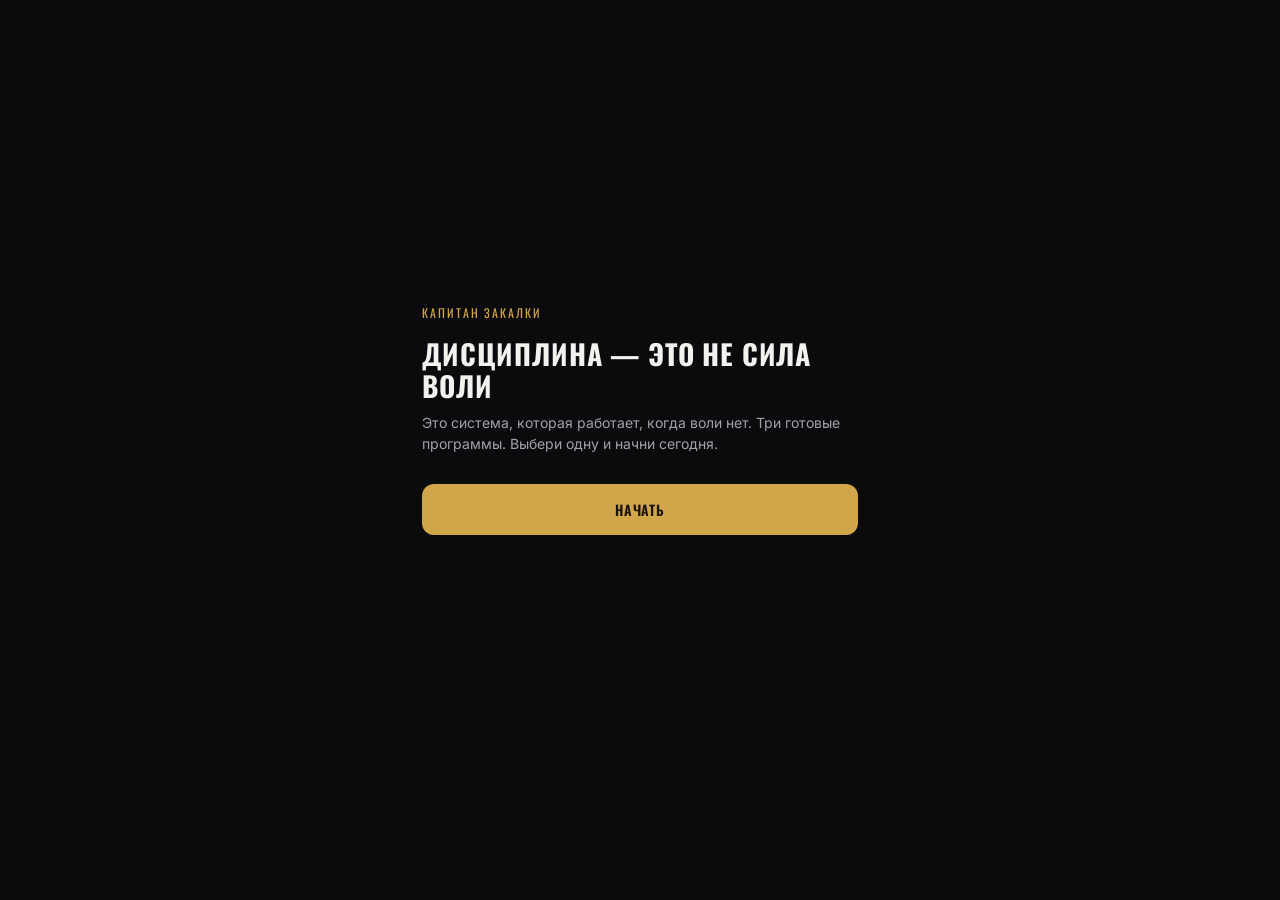
==== commit 841e0662: "Add files via upload" ====
--- a/index.html
+++ b/index.html
@@ -2,716 +2,20 @@
 <html lang="ru">
 <head>
 <meta charset="UTF-8">
-<meta name="viewport" content="width=device-width, initial-scale=1.0">
-<title>Капитан Закалки — Приложение</title>
-<style>
-@import url('https://fonts.googleapis.com/css2?family=Playfair+Display:ital,wght@0,400;0,700;0,900;1,400&family=Inter:wght@300;400;500;600&display=swap');
-
-:root {
-  --gold: #c8a96e;
-  --gold-dim: #8a6f3e;
-  --black: #080808;
-  --dark: #0f0f0f;
-  --card: #141414;
-  --border: #1e1e1e;
-  --text: #d4c4a0;
-  --muted: #555;
-  --white: #f0e8d8;
-}
-
-* { margin: 0; padding: 0; box-sizing: border-box; }
-
-html { scroll-behavior: smooth; }
-
-body {
-  background: var(--black);
-  color: var(--text);
-  font-family: 'Inter', sans-serif;
-  overflow-x: hidden;
-}
-
-/* ─── HERO ─────────────────────────────────────────── */
-.hero {
-  min-height: 100vh;
-  display: flex;
-  flex-direction: column;
-  align-items: center;
-  justify-content: center;
-  text-align: center;
-  padding: 40px 20px;
-  position: relative;
-  overflow: hidden;
-}
-
-.hero::before {
-  content: '';
-  position: absolute;
-  inset: 0;
-  background: radial-gradient(ellipse 70% 60% at 50% 40%, #1a1408 0%, #080808 70%);
-}
-
-.hero-eyebrow {
-  position: relative;
-  font-size: 11px;
-  letter-spacing: 5px;
-  color: var(--gold);
-  text-transform: uppercase;
-  margin-bottom: 24px;
-  font-weight: 500;
-}
-
-.hero-title {
-  position: relative;
-  font-family: 'Playfair Display', serif;
-  font-size: clamp(52px, 10vw, 110px);
-  font-weight: 900;
-  line-height: 0.9;
-  color: var(--white);
-  margin-bottom: 12px;
-  letter-spacing: -2px;
-}
-
-.hero-title em {
-  font-style: italic;
-  color: var(--gold);
-}
-
-.hero-subtitle {
-  position: relative;
-  font-size: clamp(13px, 2vw, 16px);
-  color: var(--muted);
-  max-width: 480px;
-  line-height: 1.7;
-  margin-bottom: 48px;
-  letter-spacing: 0.3px;
-}
-
-.hero-cta {
-  position: relative;
-  display: inline-block;
-  background: var(--gold);
-  color: #000;
-  padding: 16px 40px;
-  border-radius: 2px;
-  font-size: 12px;
-  font-weight: 600;
-  letter-spacing: 3px;
-  text-transform: uppercase;
-  text-decoration: none;
-  transition: opacity 0.2s;
-}
-.hero-cta:hover { opacity: 0.85; }
-
-.hero-scroll {
-  position: absolute;
-  bottom: 32px;
-  left: 50%;
-  transform: translateX(-50%);
-  display: flex;
-  flex-direction: column;
-  align-items: center;
-  gap: 8px;
-  color: var(--muted);
-  font-size: 10px;
-  letter-spacing: 2px;
-  text-transform: uppercase;
-  animation: bounce 2s infinite;
-}
-.hero-scroll::after {
-  content: '';
-  width: 1px;
-  height: 40px;
-  background: linear-gradient(to bottom, var(--muted), transparent);
-}
-@keyframes bounce {
-  0%,100% { transform: translateX(-50%) translateY(0); }
-  50% { transform: translateX(-50%) translateY(6px); }
-}
-
-/* ─── SECTION GENERIC ─────────────────────────────── */
-section {
-  padding: 100px 20px;
-  max-width: 1100px;
-  margin: 0 auto;
-}
-
-.section-eyebrow {
-  font-size: 10px;
-  letter-spacing: 4px;
-  color: var(--gold);
-  text-transform: uppercase;
-  margin-bottom: 16px;
-  font-weight: 500;
-}
-
-.section-title {
-  font-family: 'Playfair Display', serif;
-  font-size: clamp(32px, 5vw, 56px);
-  font-weight: 700;
-  color: var(--white);
-  line-height: 1.1;
-  margin-bottom: 20px;
-}
-
-.section-body {
-  font-size: 15px;
-  color: var(--muted);
-  line-height: 1.8;
-  max-width: 560px;
-}
-
-/* ─── DIVIDER ─────────────────────────────────────── */
-.divider {
-  width: 100%;
-  height: 1px;
-  background: var(--border);
-}
-
-/* ─── QUOTE SECTION ───────────────────────────────── */
-.quote-section {
-  padding: 80px 20px;
-  background: #0a0a0a;
-  border-top: 1px solid var(--border);
-  border-bottom: 1px solid var(--border);
-}
-
-.quote-inner {
-  max-width: 800px;
-  margin: 0 auto;
-  text-align: center;
-}
-
-.big-quote {
-  font-family: 'Playfair Display', serif;
-  font-size: clamp(22px, 4vw, 38px);
-  font-style: italic;
-  color: var(--white);
-  line-height: 1.5;
-  margin-bottom: 24px;
-}
-
-.big-quote-author {
-  font-size: 11px;
-  letter-spacing: 3px;
-  color: var(--gold);
-  text-transform: uppercase;
-}
-
-/* ─── PHONE MOCKUP ────────────────────────────────── */
-.mockup-section {
-  padding: 100px 20px;
-  background: var(--dark);
-  border-top: 1px solid var(--border);
-  border-bottom: 1px solid var(--border);
-}
-
-.mockup-inner {
-  max-width: 1100px;
-  margin: 0 auto;
-  display: grid;
-  grid-template-columns: 1fr 1fr;
-  gap: 60px;
-  align-items: center;
-}
-
-@media(max-width: 768px) {
-  .mockup-inner { grid-template-columns: 1fr; }
-  .phone-showcase { order: -1; }
-}
-
-.mockup-text .section-body { margin-bottom: 40px; }
-
-.feature-list { list-style: none; display: flex; flex-direction: column; gap: 16px; }
-.feature-item {
-  display: flex;
-  align-items: flex-start;
-  gap: 14px;
-}
-.feature-dot {
-  width: 6px; height: 6px;
-  border-radius: 50%;
-  background: var(--gold);
-  margin-top: 7px;
-  flex-shrink: 0;
-}
-.feature-text { font-size: 14px; color: var(--muted); line-height: 1.6; }
-.feature-text strong { color: var(--white); font-weight: 500; }
-
-/* Phone */
-.phone-showcase {
-  display: flex;
-  justify-content: center;
-}
-
-.phone {
-  width: 260px;
-  height: 520px;
-  background: #111;
-  border-radius: 38px;
-  border: 1.5px solid #2a2a2a;
-  overflow: hidden;
-  box-shadow: 0 60px 100px rgba(0,0,0,0.7), 0 0 0 1px #1a1a1a;
-  position: relative;
-  flex-shrink: 0;
-}
-
-/* Phone tabs */
-.phone-tabs {
-  display: flex;
-  justify-content: center;
-  gap: 6px;
-  margin-bottom: 16px;
-}
-.phone-tab {
-  background: #1a1a1a;
-  border: 1px solid #2a2a2a;
-  color: #555;
-  padding: 6px 12px;
-  border-radius: 16px;
-  cursor: pointer;
-  font-size: 11px;
-  font-family: Inter, sans-serif;
-  transition: all 0.2s;
-  white-space: nowrap;
-}
-.phone-tab.active {
-  background: var(--gold);
-  border-color: var(--gold);
-  color: #000;
-  font-weight: 600;
-}
-
-.p-screen { display: none; width: 100%; height: 100%; flex-direction: column; }
-.p-screen.active { display: flex; }
-
-.p-status { display: flex; justify-content: space-between; padding: 10px 16px 4px; font-size: 10px; color: #fff; font-weight: 600; flex-shrink: 0; }
-.p-header { padding: 8px 16px 10px; flex-shrink: 0; }
-.p-label { font-size: 8px; color: #555; letter-spacing: 2px; text-transform: uppercase; }
-.p-title { font-family: 'Playfair Display', serif; font-size: 18px; color: #fff; margin-top: 2px; }
-.p-title span { color: var(--gold); }
-
-.p-scroll { flex: 1; overflow-y: auto; padding: 0 12px 60px; scrollbar-width: none; }
-.p-scroll::-webkit-scrollbar { display: none; }
-
-.p-quote { background: #1a1510; border: 1px solid #2a2218; border-radius: 12px; padding: 14px; margin-bottom: 10px; }
-.p-quote-text { color: #d4c4a0; font-size: 10px; line-height: 1.6; font-style: italic; font-family: 'Playfair Display', serif; }
-.p-quote-auth { margin-top: 6px; color: var(--gold); font-size: 8px; letter-spacing: 2px; text-transform: uppercase; }
-
-.p-sec { font-size: 8px; color: #555; letter-spacing: 2px; text-transform: uppercase; margin: 10px 0 6px; }
-.p-card { background: #141414; border: 1px solid #222; border-radius: 10px; padding: 10px 12px; margin-bottom: 6px; display: flex; align-items: center; gap: 10px; }
-.p-icon { width: 32px; height: 32px; border-radius: 8px; background: #1e1a12; display: flex; align-items: center; justify-content: center; font-size: 14px; flex-shrink: 0; border: 1px solid #2a2418; }
-.p-card-name { color: #e0d4b4; font-size: 10px; font-family: 'Playfair Display', serif; }
-.p-card-sub { color: #555; font-size: 8px; margin-top: 1px; }
-.p-arr { color: #333; font-size: 12px; margin-left: auto; }
-
-.p-streak { background: #111; border: 1px solid #1e1e1e; border-radius: 10px; padding: 10px 12px; display: flex; align-items: center; justify-content: space-between; }
-.p-streak-num { color: var(--gold); font-size: 20px; font-family: 'Playfair Display', serif; }
-.p-streak-lbl { color: #444; font-size: 8px; }
-.p-dots { display: flex; gap: 3px; }
-.p-dot { width: 16px; height: 16px; border-radius: 50%; background: #1e1e1e; font-size: 7px; display: flex; align-items: center; justify-content: center; color: #333; }
-.p-dot.done { background: #c8a96e22; color: var(--gold); border: 1px solid #c8a96e55; }
-.p-dot.today { background: var(--gold); color: #000; font-weight: bold; }
-
-/* AI screen */
-.p-ai-header { padding: 8px 16px 10px; border-bottom: 1px solid #1a1a1a; flex-shrink: 0; }
-.p-ai-title { color: #fff; font-size: 16px; font-family: 'Playfair Display', serif; }
-.p-ai-sub { color: #444; font-size: 8px; letter-spacing: 1.5px; text-transform: uppercase; margin-top: 1px; }
-.chat { flex: 1; overflow-y: auto; padding: 10px; display: flex; flex-direction: column; gap: 8px; scrollbar-width: none; }
-.chat::-webkit-scrollbar { display: none; }
-.bubble { max-width: 85%; padding: 8px 11px; border-radius: 11px; font-size: 10px; line-height: 1.5; }
-.bubble.ai { background: #161410; border: 1px solid #2a2218; color: #d4c4a0; align-self: flex-start; border-bottom-left-radius: 3px; }
-.bubble.ai .lbl { font-size: 7px; color: var(--gold); letter-spacing: 2px; text-transform: uppercase; margin-bottom: 3px; font-weight: bold; }
-.bubble.user { background: #1a1a1a; color: #888; align-self: flex-end; border: 1px solid #222; border-bottom-right-radius: 3px; }
-.workout-bubble { background: #100e08; border: 1px solid #2a2218; border-radius: 11px; padding: 10px; align-self: flex-start; width: 88%; }
-.wb-title { color: var(--gold); font-size: 8px; letter-spacing: 2px; text-transform: uppercase; margin-bottom: 7px; }
-.ex-row { display: flex; justify-content: space-between; padding: 5px 0; border-bottom: 1px solid #1a1a1a; font-size: 9px; }
-.ex-row:last-child { border-bottom: none; }
-.ex-row span:first-child { color: #d4c4a0; }
-.ex-row span:last-child { color: #666; }
-.p-input-row { padding: 8px 10px 10px; flex-shrink: 0; border-top: 1px solid #1a1a1a; display: flex; gap: 6px; }
-.p-input { flex: 1; background: #141414; border: 1px solid #222; border-radius: 16px; padding: 7px 11px; color: #555; font-size: 9px; }
-.p-send { width: 28px; height: 28px; background: var(--gold); border-radius: 50%; display: flex; align-items: center; justify-content: center; font-size: 11px; flex-shrink: 0; }
-
-/* Progress */
-.p-stat-grid { display: grid; grid-template-columns: 1fr 1fr; gap: 6px; margin-bottom: 10px; }
-.p-stat { background: #111; border: 1px solid #1e1e1e; border-radius: 10px; padding: 10px; }
-.p-stat-val { color: var(--gold); font-size: 20px; font-family: 'Playfair Display', serif; }
-.p-stat-lbl { color: #444; font-size: 7px; letter-spacing: 1px; text-transform: uppercase; margin-top: 2px; }
-.p-chart { background: #111; border: 1px solid #1e1e1e; border-radius: 10px; padding: 10px; margin-bottom: 8px; }
-.p-chart-lbl { color: #444; font-size: 7px; letter-spacing: 2px; text-transform: uppercase; margin-bottom: 7px; }
-.bars { display: flex; align-items: flex-end; gap: 3px; height: 40px; }
-.b { flex: 1; border-radius: 2px 2px 0 0; }
-
-/* Philosophy */
-.p-phil { background: #0f0d09; border: 1px solid #1e1a12; border-radius: 12px; padding: 12px; margin-bottom: 8px; }
-.p-tag { display: inline-block; background: #1e1a1088; color: var(--gold); font-size: 7px; letter-spacing: 2px; text-transform: uppercase; padding: 2px 7px; border-radius: 20px; margin-bottom: 6px; border: 1px solid #2a2218; }
-.p-phil-name { color: #d4c4a0; font-size: 12px; font-family: 'Playfair Display', serif; margin-bottom: 4px; }
-.p-phil-desc { color: #555; font-size: 9px; line-height: 1.6; }
-.p-phil-link { margin-top: 7px; color: var(--gold); font-size: 8px; letter-spacing: 1px; text-transform: uppercase; }
-
-/* Bottom nav */
-.p-nav { position: absolute; bottom: 0; left: 0; right: 0; height: 56px; background: #0c0c0c; border-top: 1px solid #1a1a1a; display: flex; align-items: center; justify-content: space-around; padding: 0 8px 6px; z-index: 10; }
-.p-nav-item { display: flex; flex-direction: column; align-items: center; gap: 2px; cursor: pointer; }
-.p-nav-icon { font-size: 15px; }
-.p-nav-lbl { font-size: 6px; letter-spacing: 1px; text-transform: uppercase; color: #333; }
-.p-nav-item.on .p-nav-lbl { color: var(--gold); }
-
-/* ─── FEATURES GRID ───────────────────────────────── */
-.features-section {
-  padding: 100px 20px;
-}
-.features-grid {
-  display: grid;
-  grid-template-columns: repeat(auto-fit, minmax(280px, 1fr));
-  gap: 2px;
-  margin-top: 60px;
-  border: 1px solid var(--border);
-}
-.feat-cell {
-  background: var(--dark);
-  padding: 40px 32px;
-  border: 1px solid var(--border);
-  transition: background 0.2s;
-}
-.feat-cell:hover { background: #141414; }
-.feat-num { font-family: 'Playfair Display', serif; font-size: 48px; color: #1e1e1e; font-weight: 900; margin-bottom: 16px; line-height: 1; }
-.feat-title { font-size: 16px; font-weight: 600; color: var(--white); margin-bottom: 10px; }
-.feat-desc { font-size: 13px; color: var(--muted); line-height: 1.7; }
-
-/* ─── HOW IT WORKS ─────────────────────────────────── */
-.how-section {
-  padding: 100px 20px;
-  background: var(--dark);
-  border-top: 1px solid var(--border);
-  border-bottom: 1px solid var(--border);
-}
-.how-inner { max-width: 1100px; margin: 0 auto; }
-.how-steps {
-  display: grid;
-  grid-template-columns: repeat(auto-fit, minmax(220px, 1fr));
-  gap: 40px;
-  margin-top: 60px;
-}
-.how-step { display: flex; flex-direction: column; gap: 16px; }
-.step-num {
-  width: 44px; height: 44px;
-  border: 1px solid var(--gold-dim);
-  border-radius: 50%;
-  display: flex; align-items: center; justify-content: center;
-  font-family: 'Playfair Display', serif;
-  font-size: 18px;
-  color: var(--gold);
-}
-.step-title { font-size: 17px; font-weight: 600; color: var(--white); }
-.step-desc { font-size: 13px; color: var(--muted); line-height: 1.7; }
-
-/* ─── PHILOSOPHY SECTION ──────────────────────────── */
-.phil-section { padding: 100px 20px; }
-.phil-inner { max-width: 1100px; margin: 0 auto; }
-.phil-grid {
-  display: grid;
-  grid-template-columns: repeat(auto-fit, minmax(240px, 1fr));
-  gap: 16px;
-  margin-top: 60px;
-}
-.phil-card {
-  background: #0f0d09;
-  border: 1px solid #1e1a12;
-  border-radius: 4px;
-  padding: 32px 28px;
-  transition: border-color 0.2s;
-}
-.phil-card:hover { border-color: var(--gold-dim); }
-.phil-tag-web {
-  display: inline-block;
-  background: transparent;
-  color: var(--gold);
-  font-size: 10px;
-  letter-spacing: 2px;
-  text-transform: uppercase;
-  border: 1px solid var(--gold-dim);
-  padding: 4px 10px;
-  border-radius: 2px;
-  margin-bottom: 20px;
-}
-.phil-name-web { font-family: 'Playfair Display', serif; font-size: 22px; color: var(--white); margin-bottom: 12px; }
-.phil-desc-web { font-size: 13px; color: var(--muted); line-height: 1.8; }
-
-/* ─── CTA SECTION ─────────────────────────────────── */
-.cta-section {
-  padding: 120px 20px;
-  text-align: center;
-  border-top: 1px solid var(--border);
-}
-.cta-inner { max-width: 640px; margin: 0 auto; }
-.cta-title {
-  font-family: 'Playfair Display', serif;
-  font-size: clamp(38px, 6vw, 72px);
-  font-weight: 900;
-  color: var(--white);
-  line-height: 1.05;
-  margin-bottom: 24px;
-}
-.cta-title em { color: var(--gold); font-style: italic; }
-.cta-sub { font-size: 15px; color: var(--muted); margin-bottom: 48px; line-height: 1.7; }
-.cta-btn {
-  display: inline-block;
-  background: var(--gold);
-  color: #000;
-  padding: 18px 48px;
-  border-radius: 2px;
-  font-size: 12px;
-  font-weight: 700;
-  letter-spacing: 3px;
-  text-transform: uppercase;
-  text-decoration: none;
-  transition: opacity 0.2s;
-}
-.cta-btn:hover { opacity: 0.85; }
-
-/* ─── FOOTER ──────────────────────────────────────── */
-footer {
-  border-top: 1px solid var(--border);
-  padding: 40px 20px;
-  display: flex;
-  justify-content: space-between;
-  align-items: center;
-  max-width: 1100px;
-  margin: 0 auto;
-  flex-wrap: wrap;
-  gap: 16px;
-}
-.footer-brand { font-family: 'Playfair Display', serif; font-size: 20px; color: var(--white); }
-.footer-brand span { color: var(--gold); }
-.footer-copy { font-size: 12px; color: #333; letter-spacing: 1px; }
-
-/* ─── RESPONSIVE ──────────────────────────────────── */
-@media(max-width: 600px) {
-  .hero-title { font-size: 52px; }
-  section { padding: 60px 16px; }
-  .features-section, .phil-section { padding: 60px 16px; }
-  .phone-tabs { flex-wrap: wrap; }
-}
-</style>
+<meta name="viewport" content="width=device-width, initial-scale=1.0, maximum-scale=1.0, user-scalable=no">
+<title>Капитан Закалки</title>
+<meta name="theme-color" content="#0b0b0d">
+<link rel="manifest" href="manifest.json">
+<link rel="icon" type="image/png" sizes="192x192" href="assets/icon-192.png">
+<link rel="apple-touch-icon" href="assets/icon-192.png">
+<link rel="preconnect" href="https://fonts.googleapis.com">
+<link href="https://fonts.googleapis.com/css2?family=Oswald:wght@400;500;600;700&family=Inter:wght@400;500;600;700&display=swap" rel="stylesheet">
+<link rel="stylesheet" href="style.css">
 </head>
 <body>
+<div id="app"></div>
 
-<!-- ═══ HERO ═══ -->
-<section class="hero" style="max-width:100%;padding-left:20px;padding-right:20px">
-  <div class="hero-eyebrow">Капитан Закалки · Приложение</div>
-  <h1 class="hero-title">Куй<br><em>характер.</em><br>Каждый день.</h1>
-  <p class="hero-subtitle">ИИ-тренер, философия воина и дисциплина в одном приложении. Без звёзд. Без лишнего контента. Только работа.</p>
-  <a href="#mockup" class="hero-cta">Смотреть макет</a>
-  <div class="hero-scroll">Листай</div>
-</section>
-
-<!-- ═══ QUOTE ═══ -->
-<div class="quote-section">
-  <div class="quote-inner">
-    <p class="big-quote">«Нет врага сильнее того, кто живёт у тебя в голове. Победи его — и остальное станет проще.»</p>
-    <div class="big-quote-author">— Миямото Мусаси · Книга пяти колец</div>
-  </div>
-</div>
-
-<!-- ═══ MOCKUP ═══ -->
-<div class="mockup-section" id="mockup">
-  <div class="mockup-inner">
-    <div class="mockup-text">
-      <div class="section-eyebrow">Интерфейс</div>
-      <h2 class="section-title">Как выглядит приложение</h2>
-      <p class="section-body" style="margin-bottom:32px">Тёмная эстетика канала, золотые акценты, язык воина. ИИ-тренер строит программу под тебя — без видео-библиотек, без знаменитостей.</p>
-      <ul class="feature-list">
-        <li class="feature-item"><div class="feature-dot"></div><div class="feature-text"><strong>Главная</strong> — цитата дня, задачи, серия дисциплины</div></li>
-        <li class="feature-item"><div class="feature-dot"></div><div class="feature-text"><strong>ИИ-тренер</strong> — программа генерируется в чате под тебя</div></li>
-        <li class="feature-item"><div class="feature-dot"></div><div class="feature-text"><strong>Прогресс</strong> — рекорды, графики, достижения</div></li>
-        <li class="feature-item"><div class="feature-dot"></div><div class="feature-text"><strong>Путь духа</strong> — уроки по Мусаси, Юнгу, стоицизму</div></li>
-      </ul>
-    </div>
-
-    <!-- PHONE -->
-    <div class="phone-showcase" style="flex-direction:column;align-items:center;gap:14px">
-      <div class="phone-tabs">
-        <div class="phone-tab active" onclick="switchPhone('home',this)">🏠 Главная</div>
-        <div class="phone-tab" onclick="switchPhone('ai',this)">🤖 Тренер</div>
-        <div class="phone-tab" onclick="switchPhone('prog',this)">📊 Прогресс</div>
-        <div class="phone-tab" onclick="switchPhone('phil',this)">⚔️ Дух</div>
-      </div>
-      <div class="phone">
-
-        <!-- HOME -->
-        <div class="p-screen active" id="ps-home" style="background:#0c0c0c">
-          <div class="p-status"><span>9:41</span><span>●●● 87%</span></div>
-          <div class="p-header"><div class="p-label">День 23 · Путь воина</div><div class="p-title">Готов к работе,<br><span>Воин.</span></div></div>
-          <div class="p-scroll">
-            <div class="p-quote"><div class="p-quote-text">Нет врага сильнее, чем тот, кто живёт у тебя в голове.</div><div class="p-quote-auth">— Мусаси</div></div>
-            <div class="p-sec">Задачи на сегодня</div>
-            <div class="p-card"><div class="p-icon">💪</div><div><div class="p-card-name">Тренировка: Верх тела</div><div class="p-card-sub">ИИ-программа · 45 мин</div></div><div class="p-arr">›</div></div>
-            <div class="p-card"><div class="p-icon">🧘</div><div><div class="p-card-name">Медитация</div><div class="p-card-sub">10 мин · Утро</div></div><div class="p-arr">›</div></div>
-            <div class="p-card"><div class="p-icon">📖</div><div><div class="p-card-name">Урок: Книга пяти колец</div><div class="p-card-sub">Философия · 5 мин</div></div><div class="p-arr">›</div></div>
-            <div class="p-sec">Серия дисциплины</div>
-            <div class="p-streak"><div><div class="p-streak-num">23</div><div class="p-streak-lbl">дня подряд</div></div><div><div class="p-dots"><div class="p-dot done">П</div><div class="p-dot done">В</div><div class="p-dot done">С</div><div class="p-dot done">Ч</div><div class="p-dot done">П</div><div class="p-dot today">С</div><div class="p-dot">В</div></div></div></div>
-          </div>
-          <div class="p-nav">
-            <div class="p-nav-item on"><div class="p-nav-icon">🏠</div><div class="p-nav-lbl">Главная</div></div>
-            <div class="p-nav-item" onclick="switchPhone('ai',null)"><div class="p-nav-icon">🤖</div><div class="p-nav-lbl">Тренер</div></div>
-            <div class="p-nav-item" onclick="switchPhone('prog',null)"><div class="p-nav-icon">📊</div><div class="p-nav-lbl">Прогресс</div></div>
-            <div class="p-nav-item" onclick="switchPhone('phil',null)"><div class="p-nav-icon">⚔️</div><div class="p-nav-lbl">Дух</div></div>
-          </div>
-        </div>
-
-        <!-- AI -->
-        <div class="p-screen" id="ps-ai" style="background:#0a0a0a">
-          <div class="p-status"><span>9:41</span><span>●●● 87%</span></div>
-          <div class="p-ai-header"><div class="p-ai-title">ИИ-тренер</div><div class="p-ai-sub">● Активен · Готов</div></div>
-          <div class="chat">
-            <div class="bubble ai"><div class="lbl">Капитан · ИИ</div>Воин. Проанализировал историю. Пора ковать силу. Готов?</div>
-            <div class="bubble user">Да. Что сегодня?</div>
-            <div class="workout-bubble">
-              <div class="wb-title">⚔ Верх тела · Сегодня</div>
-              <div class="ex-row"><span>Жим штанги</span><span>4×6 → 80кг</span></div>
-              <div class="ex-row"><span>Подтягивания</span><span>4×8 → в.тела</span></div>
-              <div class="ex-row"><span>Жим гантелей</span><span>3×10 → 28кг</span></div>
-              <div class="ex-row"><span>Тяга к поясу</span><span>3×10 → 60кг</span></div>
-            </div>
-            <div class="bubble ai"><div class="lbl">Капитан · ИИ</div>Нагрузка +5% — восстановление оптимально. Слабость не принимается.</div>
-          </div>
-          <div class="p-input-row">
-            <div class="p-input">Спроси тренера...</div>
-            <div class="p-send">➤</div>
-          </div>
-          <div class="p-nav">
-            <div class="p-nav-item" onclick="switchPhone('home',null)"><div class="p-nav-icon">🏠</div><div class="p-nav-lbl">Главная</div></div>
-            <div class="p-nav-item on"><div class="p-nav-icon">🤖</div><div class="p-nav-lbl">Тренер</div></div>
-            <div class="p-nav-item" onclick="switchPhone('prog',null)"><div class="p-nav-icon">📊</div><div class="p-nav-lbl">Прогресс</div></div>
-            <div class="p-nav-item" onclick="switchPhone('phil',null)"><div class="p-nav-icon">⚔️</div><div class="p-nav-lbl">Дух</div></div>
-          </div>
-        </div>
-
-        <!-- PROGRESS -->
-        <div class="p-screen" id="ps-prog" style="background:#0c0c0c">
-          <div class="p-status"><span>9:41</span><span>●●● 87%</span></div>
-          <div class="p-header"><div class="p-label">Твой путь</div><div class="p-title">Прогресс</div></div>
-          <div class="p-scroll">
-            <div class="p-stat-grid">
-              <div class="p-stat"><div class="p-stat-val">23</div><div class="p-stat-lbl">Дней подряд</div></div>
-              <div class="p-stat"><div class="p-stat-val">847</div><div class="p-stat-lbl">Очки силы</div></div>
-              <div class="p-stat"><div class="p-stat-val" style="font-size:18px">↑18%</div><div class="p-stat-lbl">Рост силы</div></div>
-              <div class="p-stat"><div class="p-stat-val">14</div><div class="p-stat-lbl">Тренировок</div></div>
-            </div>
-            <div class="p-chart">
-              <div class="p-chart-lbl">Нагрузка · 8 недель</div>
-              <div class="bars">
-                <div class="b" style="height:30%;background:#c8a96e33"></div>
-                <div class="b" style="height:40%;background:#c8a96e33"></div>
-                <div class="b" style="height:38%;background:#c8a96e33"></div>
-                <div class="b" style="height:55%;background:#c8a96e55"></div>
-                <div class="b" style="height:50%;background:#c8a96e55"></div>
-                <div class="b" style="height:65%;background:#c8a96e77"></div>
-                <div class="b" style="height:72%;background:#c8a96e99"></div>
-                <div class="b" style="height:90%;background:#c8a96e"></div>
-              </div>
-            </div>
-            <div class="p-sec">Рекорды</div>
-            <div class="p-card"><div class="p-icon">🏋</div><div><div class="p-card-name">Жим штанги</div><div class="p-card-sub">85кг · ↑10кг за месяц</div></div><div style="color:var(--gold);font-size:10px;margin-left:auto">↑</div></div>
-            <div class="p-card"><div class="p-icon">💪</div><div><div class="p-card-name">Подтягивания</div><div class="p-card-sub">15 повт. · ↑4 за месяц</div></div><div style="color:var(--gold);font-size:10px;margin-left:auto">↑</div></div>
-          </div>
-          <div class="p-nav">
-            <div class="p-nav-item" onclick="switchPhone('home',null)"><div class="p-nav-icon">🏠</div><div class="p-nav-lbl">Главная</div></div>
-            <div class="p-nav-item" onclick="switchPhone('ai',null)"><div class="p-nav-icon">🤖</div><div class="p-nav-lbl">Тренер</div></div>
-            <div class="p-nav-item on"><div class="p-nav-icon">📊</div><div class="p-nav-lbl">Прогресс</div></div>
-            <div class="p-nav-item" onclick="switchPhone('phil',null)"><div class="p-nav-icon">⚔️</div><div class="p-nav-lbl">Дух</div></div>
-          </div>
-        </div>
-
-        <!-- PHILOSOPHY -->
-        <div class="p-screen" id="ps-phil" style="background:#080808">
-          <div class="p-status"><span>9:41</span><span>●●● 87%</span></div>
-          <div class="p-header"><div class="p-label">Философия · Мудрость</div><div class="p-title">Путь Духа</div></div>
-          <div class="p-scroll">
-            <div class="p-phil"><div class="p-tag">Мусаси</div><div class="p-phil-name">Книга пяти колец</div><div class="p-phil-desc">Победа над собой важнее победы над противником.</div><div class="p-phil-link">Читать →</div></div>
-            <div class="p-phil"><div class="p-tag">Карл Юнг</div><div class="p-phil-name">Тень и интеграция</div><div class="p-phil-desc">Признай свою Тень — и она перестанет управлять тобой.</div><div class="p-phil-link">Читать →</div></div>
-            <div class="p-phil"><div class="p-tag">Стоицизм</div><div class="p-phil-name">Контроль над собой</div><div class="p-phil-desc">Дисциплина мысли предшествует дисциплине тела.</div><div class="p-phil-link">Читать →</div></div>
-            <div class="p-phil"><div class="p-tag">Макиавелли</div><div class="p-phil-name">Сила и стратегия</div><div class="p-phil-desc">Ясность цели определяет каждый шаг.</div><div class="p-phil-link">Читать →</div></div>
-          </div>
-          <div class="p-nav">
-            <div class="p-nav-item" onclick="switchPhone('home',null)"><div class="p-nav-icon">🏠</div><div class="p-nav-lbl">Главная</div></div>
-            <div class="p-nav-item" onclick="switchPhone('ai',null)"><div class="p-nav-icon">🤖</div><div class="p-nav-lbl">Тренер</div></div>
-            <div class="p-nav-item" onclick="switchPhone('prog',null)"><div class="p-nav-icon">📊</div><div class="p-nav-lbl">Прогресс</div></div>
-            <div class="p-nav-item on"><div class="p-nav-icon">⚔️</div><div class="p-nav-lbl">Дух</div></div>
-          </div>
-        </div>
-
-      </div><!-- /phone -->
-    </div>
-  </div>
-</div>
-
-<!-- ═══ FEATURES ═══ -->
-<section class="features-section" style="max-width:1100px">
-  <div class="section-eyebrow">Возможности</div>
-  <h2 class="section-title">Что умеет<br>приложение</h2>
-  <div class="features-grid">
-    <div class="feat-cell"><div class="feat-num">01</div><div class="feat-title">ИИ-генерация программ</div><div class="feat-desc">4 вопроса — и твоя программа готова. Алгоритм адаптирует нагрузку после каждой тренировки автоматически. Никакого видео-контента.</div></div>
-    <div class="feat-cell"><div class="feat-num">02</div><div class="feat-title">Чат с тренером</div><div class="feat-desc">Разговариваешь — тренируешься. ИИ говорит языком Капитана Закалки: строго, по делу, без лишнего.</div></div>
-    <div class="feat-cell"><div class="feat-num">03</div><div class="feat-title">Философия внутри</div><div class="feat-desc">Уроки по Мусаси, Юнгу, Марку Аврелию и Макиавелли. Каждый день — цитата и практика для ума.</div></div>
-    <div class="feat-cell"><div class="feat-num">04</div><div class="feat-title">Трекинг дисциплины</div><div class="feat-desc">Серия дней, очки силы, личные рекорды. Прогресс виден — мотивация не исчезает.</div></div>
-    <div class="feat-cell"><div class="feat-num">05</div><div class="feat-title">Без знаменитостей</div><div class="feat-desc">Никакого медийного лица. Продукт — алгоритм и контент канала. Масштабируется без затрат.</div></div>
-    <div class="feat-cell"><div class="feat-num">06</div><div class="feat-title">Freemium модель</div><div class="feat-desc">Бесплатный вход — платная подписка с ИИ-функциями. Простая монетизация с высоким удержанием.</div></div>
-  </div>
-</section>
-
-<!-- ═══ HOW IT WORKS ═══ -->
-<div class="how-section">
-  <div class="how-inner">
-    <div class="section-eyebrow">Как это работает</div>
-    <h2 class="section-title">От установки<br>до тренировки</h2>
-    <div class="how-steps">
-      <div class="how-step"><div class="step-num">1</div><div class="step-title">Ответь на 4 вопроса</div><div class="step-desc">Цель, уровень, оборудование, количество дней. ИИ строит программу мгновенно.</div></div>
-      <div class="how-step"><div class="step-num">2</div><div class="step-title">Получи программу</div><div class="step-desc">Готовый план в чате. Упражнения, веса, подходы — всё расписано и объяснено.</div></div>
-      <div class="how-step"><div class="step-num">3</div><div class="step-title">Тренируйся</div><div class="step-desc">Отмечай подходы прямо в приложении. ИИ смотрит на результаты и готовит следующую сессию.</div></div>
-      <div class="how-step"><div class="step-num">4</div><div class="step-title">Расти каждый день</div><div class="step-desc">Нагрузка растёт автоматически. Серия дней не даёт остановиться. Прогресс накапливается.</div></div>
-    </div>
-  </div>
-</div>
-
-<!-- ═══ PHILOSOPHY ═══ -->
-<section class="phil-section" style="max-width:1100px">
-  <div class="phil-inner">
-    <div class="section-eyebrow">Философия</div>
-    <h2 class="section-title">Мудрость,<br>встроенная в продукт</h2>
-    <p class="section-body" style="margin-bottom:0">Канал строится на философии воина — это не просто тематика, это ДНК приложения.</p>
-    <div class="phil-grid">
-      <div class="phil-card"><div class="phil-tag-web">Мусаси</div><div class="phil-name-web">Книга пяти колец</div><div class="phil-desc-web">Путь воина — ежедневная практика ума и тела. Победа над собой важнее победы над противником.</div></div>
-      <div class="phil-card"><div class="phil-tag-web">Карл Юнг</div><div class="phil-name-web">Тень и интеграция</div><div class="phil-desc-web">Признай то, чему сопротивляешься — и оно перестанет управлять тобой изнутри.</div></div>
-      <div class="phil-card"><div class="phil-tag-web">Стоицизм</div><div class="phil-name-web">Ежедневная дисциплина</div><div class="phil-desc-web">Марк Аврелий писал каждое утро для себя. Дисциплина мысли предшествует дисциплине тела.</div></div>
-      <div class="phil-card"><div class="phil-tag-web">Макиавелли</div><div class="phil-name-web">Сила и стратегия</div><div class="phil-desc-web">Ясность цели определяет каждый шаг. Стратегическое мышление как постоянный образ жизни.</div></div>
-    </div>
-  </div>
-</section>
-
-<!-- ═══ CTA ═══ -->
-<div class="cta-section">
-  <div class="cta-inner">
-    <h2 class="cta-title">Начни<br><em>путь.</em></h2>
-    <p class="cta-sub">ИИ-тренер без контента. Философия воина. Дисциплина как привычка. Это «Капитан Закалки» — приложение.</p>
-    <a href="#mockup" class="cta-btn">Смотреть макет</a>
-  </div>
-</div>
-
-<footer>
-  <div class="footer-brand">Капитан <span>Закалки</span></div>
-  <div class="footer-copy">Макет приложения · 2026</div>
-</footer>
-
-<script>
-function switchPhone(id, tabEl) {
-  document.querySelectorAll('.p-screen').forEach(function(s){ s.classList.remove('active'); });
-  document.getElementById('ps-' + id).classList.add('active');
-  if (tabEl) {
-    document.querySelectorAll('.phone-tab').forEach(function(t){ t.classList.remove('active'); });
-    tabEl.classList.add('active');
-  }
-}
-</script>
+<script src="data.js"></script>
+<script src="app.js"></script>
 </body>
 </html>
--- a/style.css
+++ b/style.css
@@ -0,0 +1,178 @@
+:root{
+  --bg: #0b0b0d;
+  --bg-elevated: #161619;
+  --bg-card: #1c1c20;
+  --border: #2a2a30;
+  --text-primary: #f4f2ee;
+  --text-secondary: #a3a2a8;
+  --text-muted: #6b6a72;
+  --gold: #d1a54a;
+  --gold-dim: #7a6636;
+  --ember: #ff6b3d;
+  --ember-dim: #7a3a26;
+  --ok: #6bbf8a;
+}
+*{box-sizing:border-box; margin:0; padding:0;}
+html,body{height:100%;}
+body{
+  background: var(--bg);
+  color: var(--text-primary);
+  font-family: 'Inter', -apple-system, BlinkMacSystemFont, sans-serif;
+  line-height:1.5;
+  -webkit-font-smoothing:antialiased;
+}
+h1,h2,h3{
+  font-family:'Oswald', sans-serif;
+  text-transform:uppercase;
+  letter-spacing:0.03em;
+}
+button, .prog-card, .tab, .avatar-dot{cursor:pointer;}
+input{font-family:inherit;}
+
+#app{
+  max-width:480px;
+  margin:0 auto;
+  min-height:100vh;
+  background:var(--bg);
+  display:flex;
+  flex-direction:column;
+}
+.screen{
+  min-height:100vh;
+  display:flex;
+  flex-direction:column;
+}
+
+/* ---------- Общие элементы ---------- */
+.kicker{
+  color:var(--gold); font-family:'Oswald',sans-serif; font-size:12px;
+  letter-spacing:0.16em; text-transform:uppercase;
+}
+.btn-primary{
+  background:var(--gold); color:#1a1408; border:none; border-radius:12px;
+  padding:15px; width:100%; font-family:'Oswald'; font-weight:600; font-size:14px;
+  text-transform:uppercase; letter-spacing:0.06em; text-align:center; cursor:pointer;
+  margin-top:6px;
+}
+.btn-primary:disabled{opacity:0.4; cursor:not-allowed;}
+.btn-ghost{
+  background:transparent; color:var(--text-secondary); border:1px solid var(--border); border-radius:12px;
+  padding:13px; width:100%; font-family:'Oswald'; font-weight:500; font-size:12.5px;
+  text-transform:uppercase; letter-spacing:0.06em; text-align:center; margin-top:10px; cursor:pointer;
+}
+.text-input{
+  width:100%; background:var(--bg-card); border:1px solid var(--border); border-radius:12px;
+  padding:14px 16px; color:var(--text-primary); font-size:15px; margin:18px 0 6px;
+}
+.text-input:focus{outline:none; border-color:var(--gold-dim);}
+
+/* ---------- Онбординг ---------- */
+.onb-screen{background:var(--bg);}
+.onb-hero{
+  height:280px; background-size:cover; background-position:center 15%;
+  position:relative;
+}
+.onb-hero-overlay{
+  position:absolute; inset:0;
+  background:linear-gradient(180deg, rgba(11,11,13,0.1) 0%, rgba(11,11,13,0.65) 60%, rgba(11,11,13,1) 100%);
+}
+.onb-pad{padding:24px 22px 32px; flex:1; display:flex; flex-direction:column;}
+.onb-title{font-size:28px; margin:16px 0 10px; line-height:1.15;}
+.onb-title.small{font-size:22px; margin-top:0;}
+.onb-lead{color:var(--text-secondary); font-size:14px; margin-bottom:24px;}
+.onb-back{color:var(--text-muted); font-size:12.5px; margin-bottom:16px;}
+.mascot-hole{
+  height:150px; border-radius:14px; background-size:cover; background-position:center 25%;
+  border:1px solid var(--border); margin-bottom:20px;
+}
+
+/* ---------- Карточки выбора программы/ветки ---------- */
+.prog-card{
+  background:var(--bg-card); border:1px solid var(--border); border-radius:12px;
+  padding:16px; margin-bottom:10px; display:flex; justify-content:space-between; align-items:center;
+}
+.prog-card.sel{border-color:var(--gold);}
+.prog-card .t{font-size:14.5px; font-weight:600;}
+.prog-card .d{font-size:12px; color:var(--text-muted); margin-top:3px;}
+.prog-card .radio{width:19px; height:19px; border-radius:50%; border:1.5px solid var(--border); flex-shrink:0;}
+.prog-card.sel .radio{border-color:var(--gold); background:radial-gradient(circle, var(--gold) 40%, transparent 42%);}
+
+/* ---------- Главный экран ---------- */
+.home-pad{padding:22px 18px 0; flex:1;}
+.streak-row{display:flex; align-items:center; justify-content:space-between; margin-bottom:22px;}
+.streak-badge{
+  display:flex; align-items:center; gap:8px; background:var(--bg-card);
+  border:1px solid var(--gold-dim); border-radius:100px; padding:7px 15px;
+}
+.streak-badge .flame{font-size:15px;}
+.streak-badge b{font-family:'Oswald'; font-size:15px;}
+.avatar-dot{
+  width:36px; height:36px; border-radius:50%;
+  background-size:cover; background-position:center 15%;
+  border:1px solid var(--border);
+}
+.quote-card{
+  background:var(--bg-card); border:1px solid var(--border); border-radius:14px;
+  padding:16px 18px; margin-bottom:18px;
+}
+.quote-card .quote-label{color:var(--gold); font-size:10.5px; font-family:'Oswald'; letter-spacing:0.14em; text-transform:uppercase; margin-bottom:8px;}
+.quote-card p{font-size:14px; color:var(--text-primary); font-style:italic; line-height:1.5;}
+
+.today-card{
+  background:linear-gradient(160deg, #201b14, #14110d 60%);
+  border:1px solid var(--gold-dim); border-radius:16px; padding:20px; margin-bottom:16px;
+}
+.today-card.rest{background:var(--bg-card); border-color:var(--border);}
+.today-card .day-label{color:var(--gold); font-size:11px; font-family:'Oswald'; letter-spacing:0.12em; text-transform:uppercase; margin-bottom:6px;}
+.today-card h3{font-size:22px; margin-bottom:4px;}
+.today-card .sub{color:var(--text-secondary); font-size:13px; margin-bottom:16px;}
+
+.tabbar{
+  margin-top:auto; display:flex; border-top:1px solid var(--border);
+  padding:12px 0 18px; position:sticky; bottom:0; background:var(--bg);
+}
+.tabbar .tab{flex:1; text-align:center; font-size:11px; font-family:'Oswald'; letter-spacing:0.06em; text-transform:uppercase; color:var(--text-muted);}
+.tabbar .tab.active{color:var(--gold);}
+.tabbar .tab .ic{display:block; font-size:18px; margin-bottom:3px;}
+
+/* ---------- Экран тренировки ---------- */
+.ex-header{padding:22px 18px 16px; border-bottom:1px solid var(--border);}
+.ex-header .back{color:var(--text-muted); font-size:12.5px; margin-bottom:10px; cursor:pointer;}
+.ex-header h3{font-size:20px;}
+.ex-header .meta{color:var(--gold); font-size:12px; font-family:'Oswald'; letter-spacing:0.06em; text-transform:uppercase; margin-top:5px;}
+.ex-list{padding:8px 18px; flex:1;}
+.ex-item{
+  display:flex; justify-content:space-between; align-items:center;
+  padding:14px 0; border-bottom:1px solid var(--border);
+}
+.ex-item.simple{justify-content:flex-start; font-size:13.5px; color:var(--text-secondary);}
+.ex-item.stacked{flex-direction:column; align-items:stretch;}
+.ex-item-top{display:flex; justify-content:space-between; align-items:center; width:100%;}
+.ex-cue{color:var(--text-muted); font-size:12px; margin-top:6px;}
+.ex-item .num{color:var(--text-muted); font-size:12px; width:22px; flex-shrink:0;}
+.ex-item .name{font-size:14px; flex:1;}
+.ex-item .tagB{color:var(--ember); font-size:10.5px; font-family:'Oswald'; margin-left:7px;}
+.ex-item .tagI{color:var(--ok); font-size:10.5px; font-family:'Oswald'; margin-left:7px;}
+.ex-item .reps{color:var(--text-secondary); font-size:13px; font-family:'Oswald';}
+.block-title{color:var(--gold); font-size:12.5px; font-family:'Oswald'; letter-spacing:0.08em; text-transform:uppercase; margin:18px 0 8px;}
+.block-title:first-child{margin-top:8px;}
+.notes-inline{margin-top:16px; padding:14px; background:var(--bg-card); border-radius:10px; font-size:12.5px; color:var(--text-secondary);}
+.ex-cta{padding:16px 18px 22px;}
+
+/* ---------- Профиль ---------- */
+.profile-head{padding:30px 18px 20px; text-align:center; border-bottom:1px solid var(--border);}
+.profile-avatar{
+  width:68px; height:68px; border-radius:50%; margin:0 auto 14px;
+  background-size:cover; background-position:center 15%;
+  border:1px solid var(--gold-dim);
+}
+.profile-head h3{font-size:18px; margin-bottom:3px;}
+.profile-head .sub{color:var(--text-muted); font-size:11.5px; font-family:'Oswald'; text-transform:uppercase; letter-spacing:0.05em;}
+.stat-grid{display:grid; grid-template-columns:1fr 1fr; gap:10px; padding:18px;}
+.stat-tile{
+  background:var(--bg-card); border:1px solid var(--border); border-radius:12px;
+  padding:16px; text-align:center;
+}
+.stat-tile .val{font-family:'Oswald'; font-size:24px; color:var(--gold); font-weight:600;}
+.stat-tile .lbl{color:var(--text-muted); font-size:10.5px; text-transform:uppercase; letter-spacing:0.05em; margin-top:3px; font-family:'Oswald';}
+.profile-reset{padding:0 18px;}
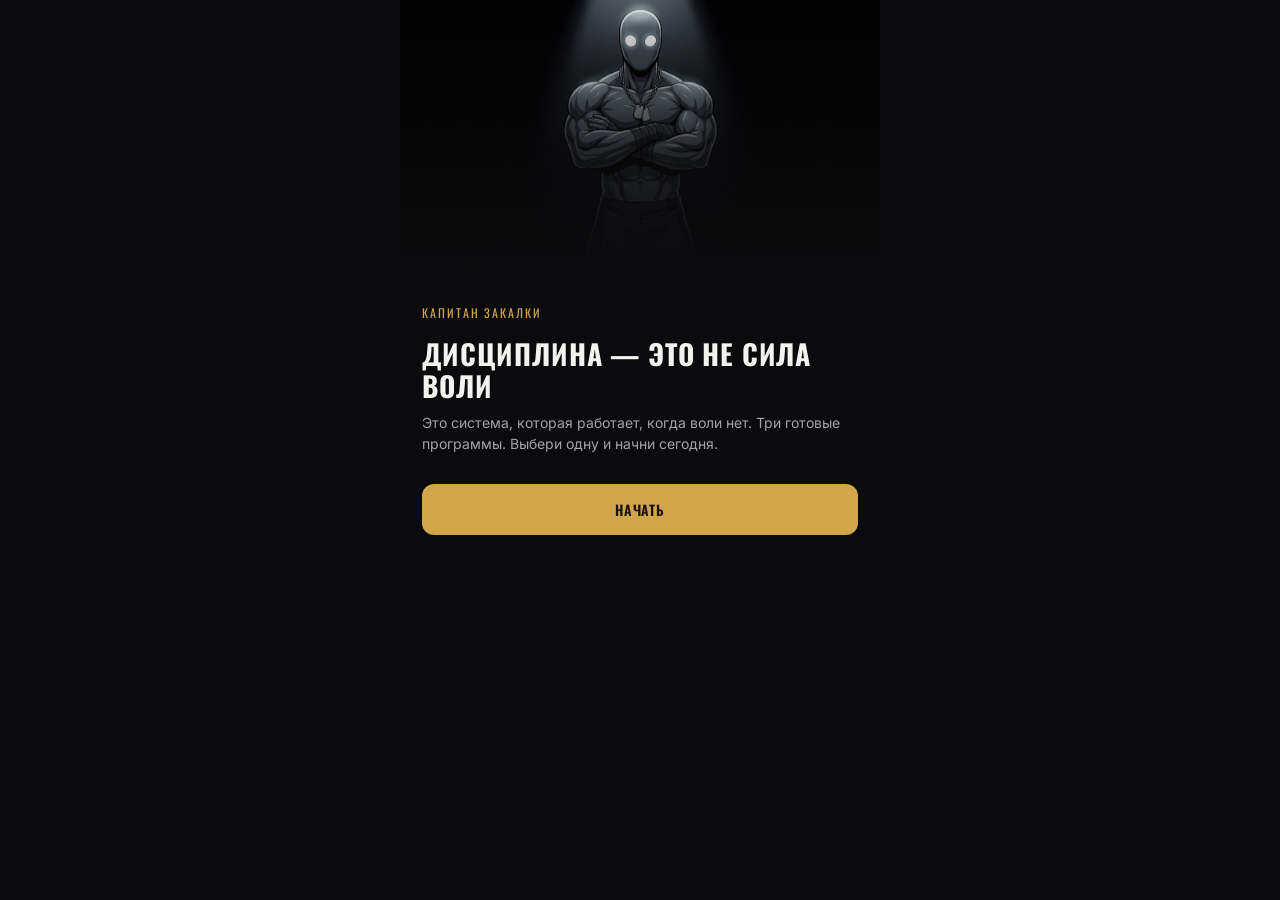
==== commit 85178e95: "Add files via upload" ====
--- a/index.html
+++ b/index.html
@@ -6,8 +6,8 @@
 <title>Капитан Закалки</title>
 <meta name="theme-color" content="#0b0b0d">
 <link rel="manifest" href="manifest.json">
-<link rel="icon" type="image/png" sizes="192x192" href="assets/icon-192.png">
-<link rel="apple-touch-icon" href="assets/icon-192.png">
+<link rel="icon" type="image/png" sizes="192x192" href="icon-192.png">
+<link rel="apple-touch-icon" href="icon-192.png">
 <link rel="preconnect" href="https://fonts.googleapis.com">
 <link href="https://fonts.googleapis.com/css2?family=Oswald:wght@400;500;600;700&family=Inter:wght@400;500;600;700&display=swap" rel="stylesheet">
 <link rel="stylesheet" href="style.css">
